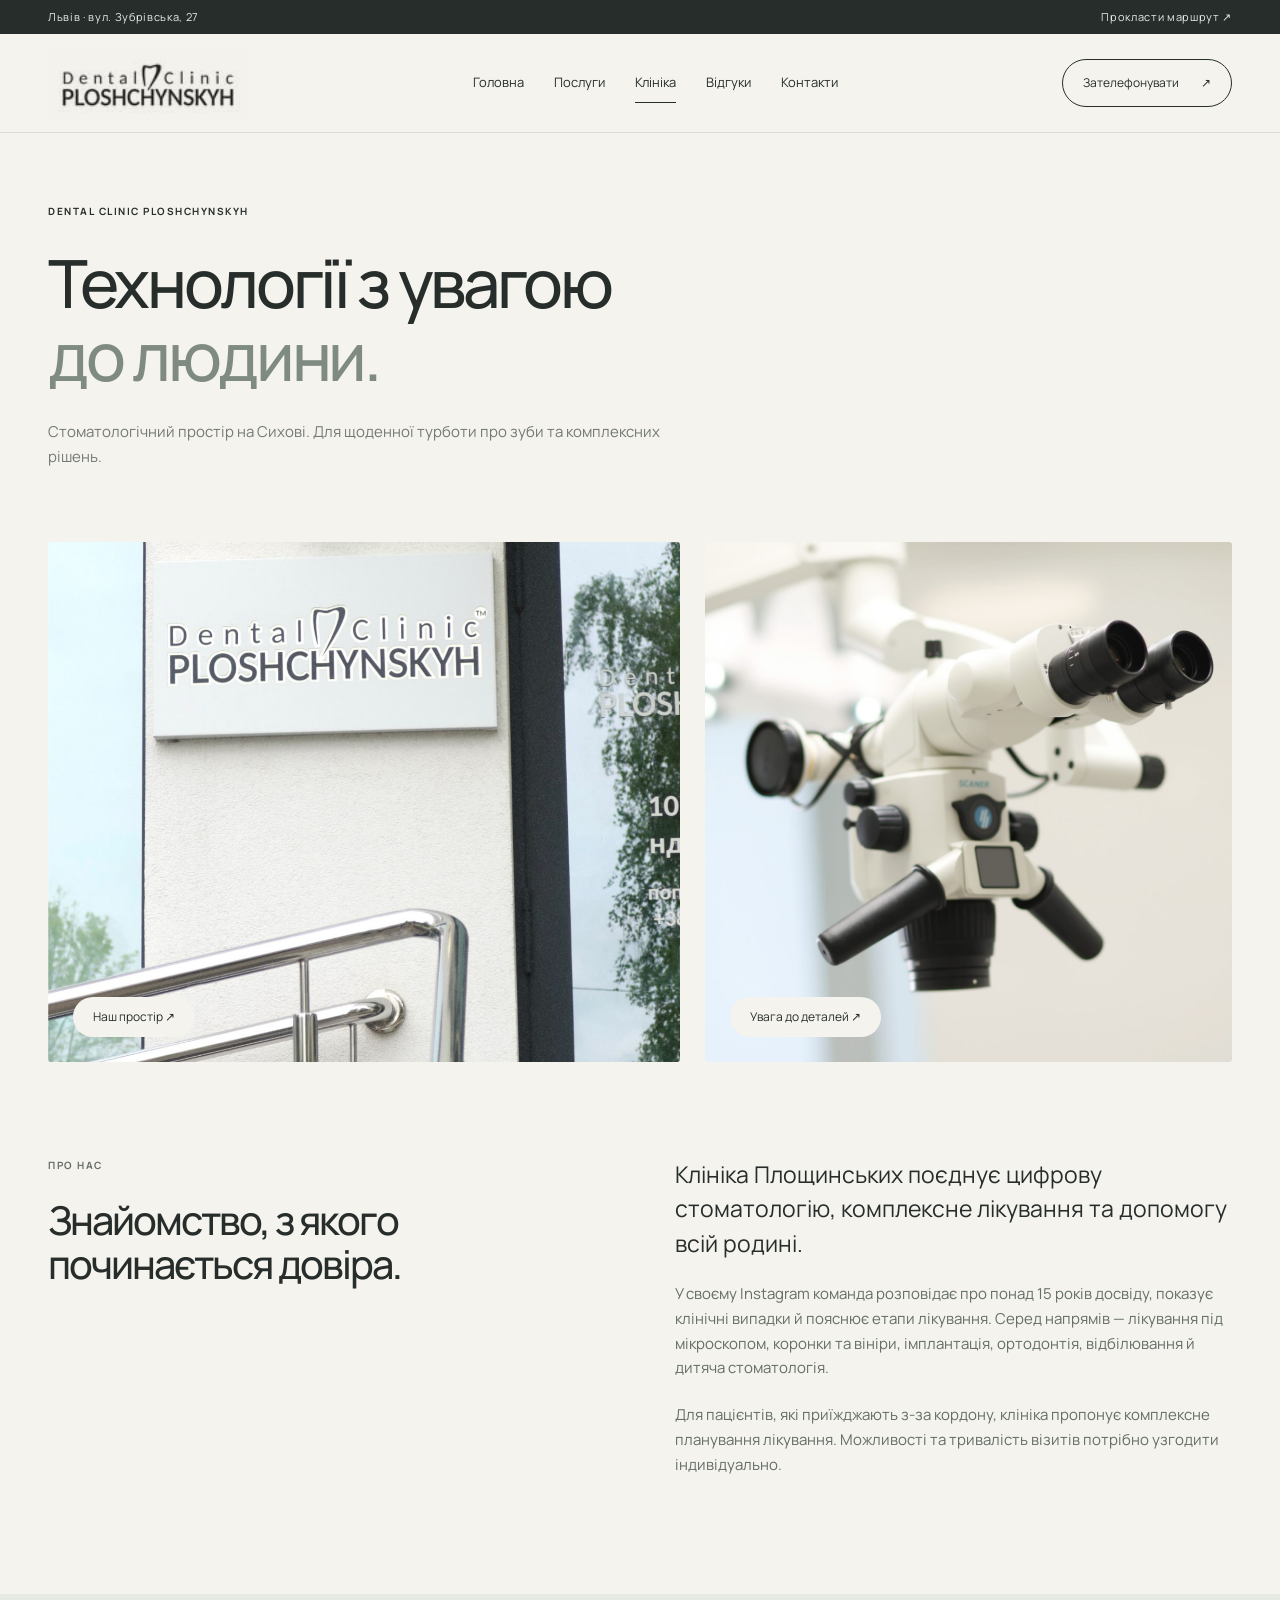
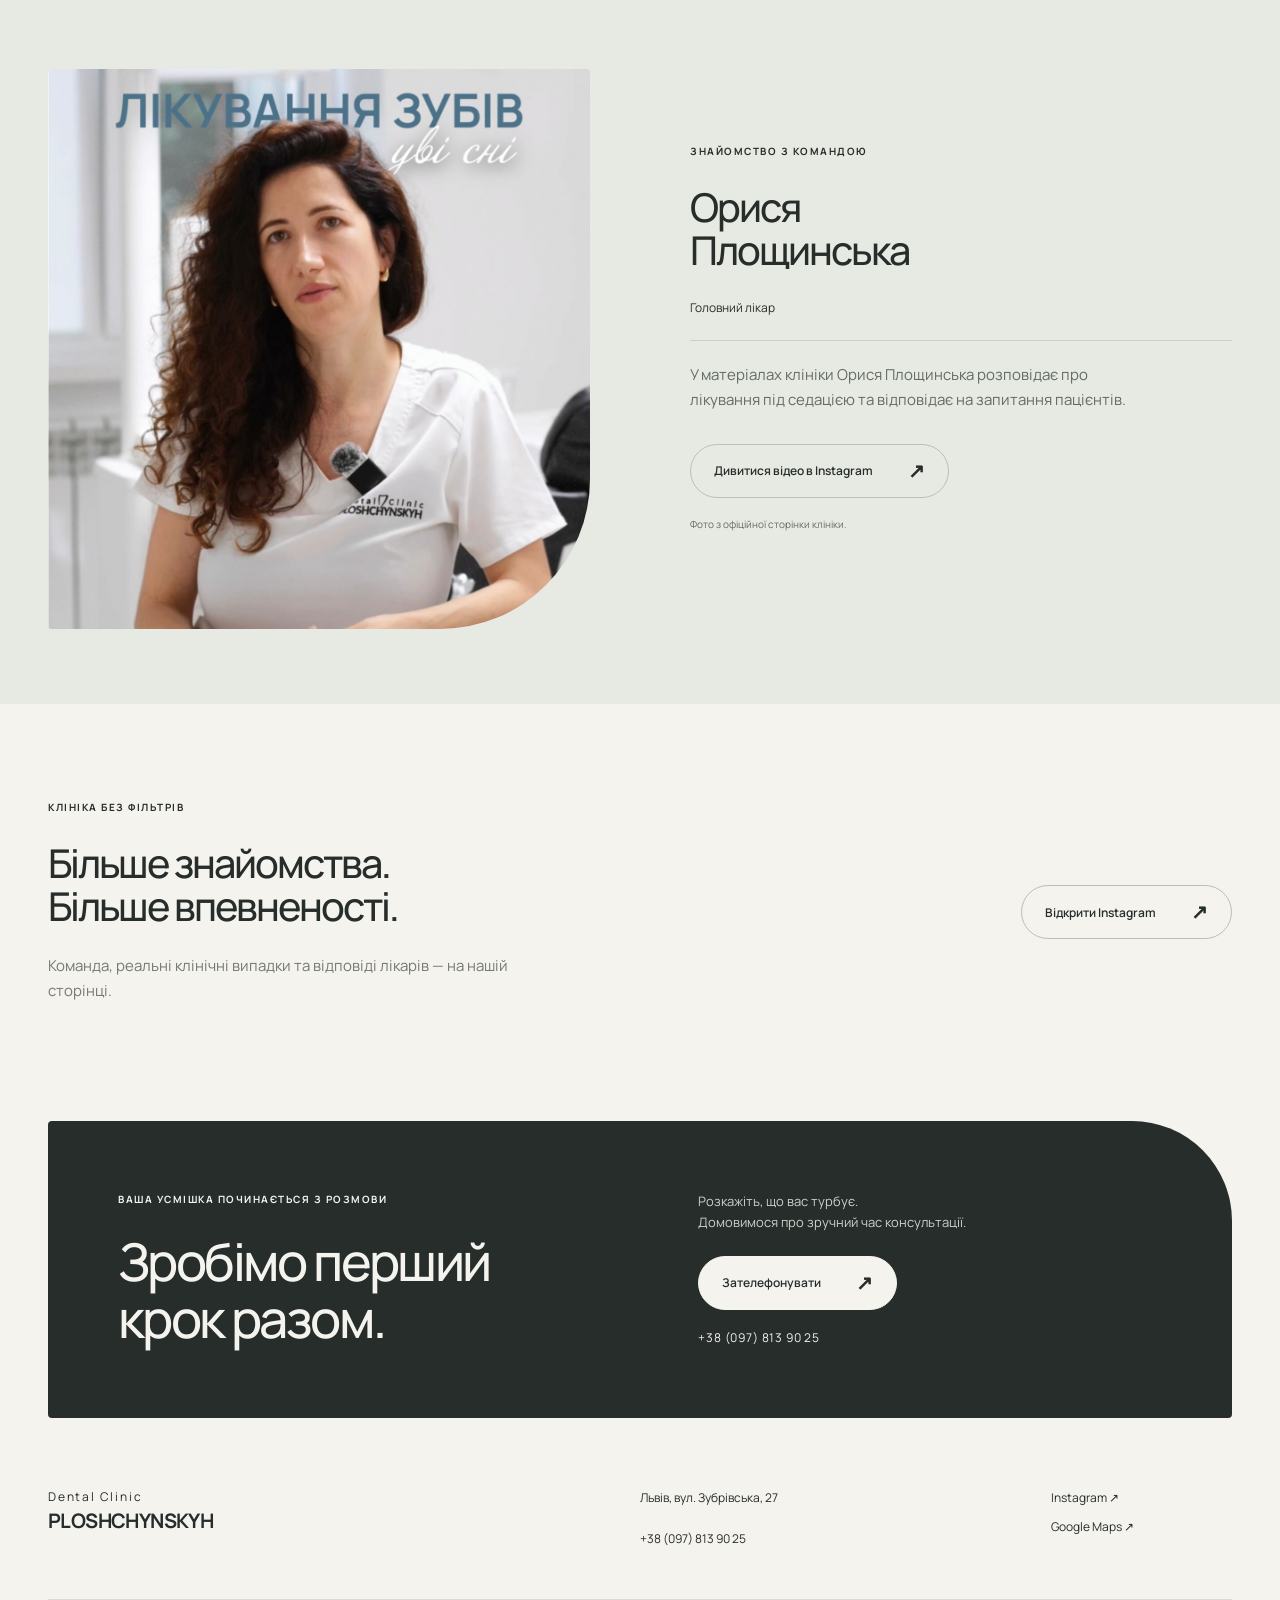
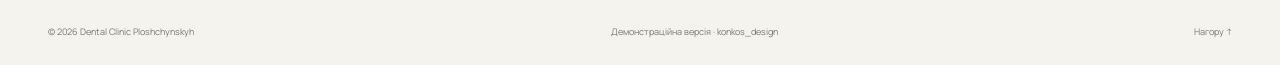
==== clinic.html @ f19c2b2e "Add files via upload" ====
<!doctype html><html lang="uk"><head><meta charset="utf-8"><meta name="viewport" content="width=device-width, initial-scale=1"><meta name="robots" content="noindex, nofollow"><title>Клініка — Dental Clinic Ploshchynskyh</title><meta name="description" content="Стоматологічна клініка Площинських у Львові. Лікування під мікроскопом, імплантація, дитяча стоматологія. Зубрівська, 27. +38 097 813 90 25."><meta property="og:title" content="Dental Clinic Ploshchynskyh — Клініка"><meta property="og:description" content="Сучасна цифрова стоматологія для всієї родини у Львові. Зубрівська, 27."><meta property="og:image" content="https://ploshchynskyh-dental.toastytick16.chatgpt.site/img/a59270a5ecf73e44.jpg"><meta property="og:url" content="https://ploshchynskyh-dental.toastytick16.chatgpt.site/clinic.html"><meta name="twitter:card" content="summary_large_image"><meta name="theme-color" content="#f4f3ee"><link rel="icon" href="img/46915147395a34c7.jpg"><link rel="stylesheet" href="style.css"><script src="app.js" defer></script></head><body><a class="skip" href="#main">Перейти до вмісту</a><div class="topline"><span>Львів · вул. Зубрівська, 27</span><a href="https://maps.app.goo.gl/xpnyEQBTFQje6oFD6" target="_blank" rel="noopener">Прокласти маршрут ↗</a></div><header><div class="nav wrap"><a class="brand" href="index.html" aria-label="Dental Clinic Ploshchynskyh — головна"><img src="img/46915147395a34c7.jpg" width="150" height="150" alt="Dental Clinic Ploshchynskyh"></a><nav id="navigation" aria-label="Основна навігація"><a href="index.html" >Головна</a><a href="services.html" >Послуги</a><a href="clinic.html" aria-current="page">Клініка</a><a href="reviews.html" >Відгуки</a><a href="contacts.html" >Контакти</a></nav><a class="nav-call" href="tel:+380978139025">Зателефонувати <span aria-hidden="true">↗</span></a><button class="menu-toggle" aria-expanded="false" aria-controls="navigation" aria-label="Відкрити меню"><span></span><span></span></button></div></header><main id="main"><section class="page-intro wrap"><p class="eyebrow">DENTAL CLINIC PLOSHCHYNSKYH</p><h1>Технології з увагою<br><span>до людини.</span></h1><p>Стоматологічний простір на Сихові. Для щоденної турботи про зуби та комплексних рішень.</p></section><section class="wrap clinic-gallery"><button class="gallery-photo" data-gallery="front" data-caption="Вхід до клініки · вул. Зубрівська, 27"><img src="img/a59270a5ecf73e44.jpg" alt="Вхід до клініки" class="" loading="lazy" width="1215" height="2160"><span>Наш простір ↗</span></button><button class="gallery-photo" data-gallery="micro" data-caption="Стоматологічний мікроскоп клініки"><img src="img/091197e8f0f9b1b7.jpg" alt="Мікроскоп клініки" class="" loading="lazy" width="1215" height="2160"><span>Увага до деталей ↗</span></button></section><section class="wrap section story"><div><p class="eyebrow">ПРО НАС</p><h2>Знайомство, з якого<br>починається довіра.</h2></div><div><p class="large-copy">Клініка Площинських поєднує цифрову стоматологію, комплексне лікування та допомогу всій родині.</p><p>У своєму Instagram команда розповідає про понад 15 років досвіду, показує клінічні випадки й пояснює етапи лікування. Серед напрямів — лікування під мікроскопом, коронки та вініри, імплантація, ортодонтія, відбілювання й дитяча стоматологія.</p><p>Для пацієнтів, які приїжджають з-за кордону, клініка пропонує комплексне планування лікування. Можливості та тривалість візитів потрібно узгодити індивідуально.</p></div></section><section class="about-band"><div class="wrap about-grid"><div class="about-photo"><img src="img/20d290fb45da8f27.jpg" alt="Орися Площинська у відео клініки про лікування під седацією" class="" loading="lazy" width="1215" height="2160"></div><div class="about-copy"><p class="eyebrow">ЗНАЙОМСТВО З КОМАНДОЮ</p><h2>Орися<br>Площинська</h2><p class="role">Головний лікар</p><p>У матеріалах клініки Орися Площинська розповідає про лікування під седацією та відповідає на запитання пацієнтів.</p><a class="button outline" href="https://www.instagram.com/dental_clinic_ploshchynskyh/reel/DdG68JyK2oU/">Дивитися відео в Instagram<span aria-hidden="true">↗</span></a><p class="source-note">Фото з офіційної сторінки клініки.</p></div></div></section><section class="wrap section instagram-call"><div><p class="eyebrow">КЛІНІКА БЕЗ ФІЛЬТРІВ</p><h2>Більше знайомства.<br>Більше впевненості.</h2><p>Команда, реальні клінічні випадки та відповіді лікарів — на нашій сторінці.</p></div><a class="button outline" href="https://www.instagram.com/dental_clinic_ploshchynskyh/">Відкрити Instagram<span aria-hidden="true">↗</span></a></section><section class="cta wrap reveal"><div><p class="eyebrow">ВАША УСМІШКА ПОЧИНАЄТЬСЯ З РОЗМОВИ</p><h2>Зробімо перший<br>крок разом.</h2></div><div><p>Розкажіть, що вас турбує.<br>Домовимося про зручний час консультації.</p><a class="button light" href="tel:+380978139025">Зателефонувати<span aria-hidden="true">↗</span></a><a class="phone-number" href="tel:+380978139025">+38 (097) 813 90 25</a></div></section></main><footer class="wrap"><div class="footer-main"><a href="index.html" class="footer-brand">Dental Clinic<br><strong>PLOSHCHYNSKYH</strong></a><div><p>Львів, вул. Зубрівська, 27</p><a href="tel:+380978139025">+38 (097) 813 90 25</a></div><div><a href="https://www.instagram.com/dental_clinic_ploshchynskyh/" target="_blank" rel="noopener">Instagram ↗</a><a href="https://maps.app.goo.gl/xpnyEQBTFQje6oFD6" target="_blank" rel="noopener">Google Maps ↗</a></div></div><div class="footer-bottom"><span>© 2026 Dental Clinic Ploshchynskyh</span><span>Демонстраційна версія · konkos_design</span><a href="#main">Нагору ↑</a></div></footer><a class="mobile-call" href="tel:+380978139025">Зателефонувати клініці <span aria-hidden="true">↗</span></a><dialog id="photo-dialog"><button class="close-dialog" aria-label="Закрити фото">×</button><img alt=""><p></p></dialog></body></html>
---- style.css ----
@import url('https://fonts.googleapis.com/css2?family=Manrope:wght@400;500;600;700;800&display=swap');
:root{--paper:#f4f3ee;--ink:#262d2b;--muted:#747975;--line:#d9dcd4;--sage:#e7eae2;--accent:#53685c}*{box-sizing:border-box}html{scroll-behavior:smooth;scroll-padding-top:110px}body{margin:0;background:var(--paper);color:var(--ink);font-family:Manrope,Arial,sans-serif;font-size:15px;line-height:1.65}button,a,input,summary{-webkit-tap-highlight-color:transparent}a{color:inherit;text-decoration:none}button{font:inherit;color:inherit;cursor:pointer}img{display:block;width:100%;object-fit:cover}button,a,summary{transition:background .25s,color .25s,transform .25s,border-color .25s}a:focus-visible,button:focus-visible,summary:focus-visible{outline:3px solid #759989;outline-offset:5px}.wrap{width:min(1320px,calc(100% - 96px));margin-inline:auto}.topline{padding:8px 48px;background:var(--ink);color:#e8ece7;font-size:11px;letter-spacing:.06em;display:flex;justify-content:space-between}.topline a:hover{color:white}header{position:sticky;top:0;z-index:30;background:rgba(244,243,238,.96);backdrop-filter:blur(15px);border-bottom:1px solid var(--line)}.nav{height:98px;display:flex;align-items:center;justify-content:space-between;gap:30px}.brand{width:200px;height:75px;overflow:hidden;position:relative}.brand img{width:200px;height:200px;position:absolute;top:-61px;mix-blend-mode:multiply}.nav nav{display:flex;gap:30px}.nav nav a{font-size:13px;position:relative;padding:12px 0}.nav nav a:after{content:'';position:absolute;bottom:3px;left:0;width:0;height:1px;background:var(--ink);transition:width .2s}.nav nav a:hover:after,.nav nav a[aria-current]:after{width:100%}.nav-call{border:1px solid var(--ink);border-radius:50px;padding:13px 20px;font-size:12px}.nav-call span{margin-left:20px}.nav-call:hover{background:var(--ink);color:white}.menu-toggle{display:none}.eyebrow{font-size:10px;letter-spacing:.15em;font-weight:700;margin:0 0 26px;display:flex;align-items:center;gap:10px}.dot{width:6px;height:6px;background:var(--accent);border-radius:50%}h1,h2,h3,p{margin-top:0}h1,h2,h3{font-weight:500;line-height:1.1;letter-spacing:-.05em}h1{font-size:clamp(48px,5.3vw,78px);margin-bottom:28px}h1 span{color:#7f8b80}h2{font-size:clamp(32px,3.1vw,46px);margin-bottom:25px}h3{font-size:25px}p{margin-bottom:22px}.hero{display:grid;grid-template-columns:1.12fr 1fr;position:relative;min-height:670px;padding-top:42px;padding-bottom:66px;gap:50px}.hero-copy{align-self:center;padding:18px 0 25px}.hero-lead{font-size:16px;color:#646d67;line-height:1.8}.hero-actions{display:flex;gap:12px;flex-wrap:wrap;margin:34px 0 42px}.button{display:inline-flex;justify-content:space-between;align-items:center;gap:35px;background:var(--ink);border:1px solid var(--ink);color:white;padding:16px 23px;border-radius:40px;font-size:12px;font-weight:600}.button span{font-size:20px;line-height:1;transition:transform .25s}.button:hover{background:var(--accent);border-color:var(--accent);transform:translateY(-2px)}.button:hover span{transform:translate(2px,-2px)}.button.outline{background:transparent;color:var(--ink);border-color:#b9c0b8}.button.outline:hover{background:var(--sage)}.button.light{background:var(--paper);border-color:var(--paper);color:var(--ink)}.hero-visual{position:relative;min-height:510px;overflow:hidden;border-radius:160px 4px 4px 4px;background:#e3e4dc}.hero-photo{height:100%;position:absolute;object-position:center 48%;transition:opacity .3s}.photo-label{position:absolute;left:25px;right:25px;bottom:28px;background:rgba(248,248,242,.91);backdrop-filter:blur(8px);padding:18px 21px;font-size:11px;display:flex;justify-content:space-between;border-radius:3px}.hero-photo-switch{position:absolute;top:24px;right:24px;display:flex;gap:8px}.hero-photo-switch button{width:24px;height:24px;padding:7px;border:0;background:transparent}.hero-photo-switch button:after{content:'';display:block;width:8px;height:8px;border-radius:50%;background:white;border:1px solid #6a716a}.hero-photo-switch button.active:after{background:var(--ink)}.hero-bottom{position:absolute;bottom:24px;left:0;letter-spacing:.28em;font-size:9px;color:var(--muted)}.hero-rating{display:flex;align-items:center;gap:15px;width:max-content}.hero-rating>strong{font-size:38px;letter-spacing:-.06em;font-weight:500;line-height:1}.stars{letter-spacing:4px;font-size:12px;color:#687a65}.hero-rating small{display:block;font-size:10px;color:var(--muted)}.rating-arrow{margin-left:20px;border:1px solid var(--line);width:34px;height:34px;display:grid;place-items:center;border-radius:50%}.hero-rating:hover .rating-arrow{background:var(--sage)}.facts{display:grid;grid-template-columns:1fr 1fr 1fr;border-top:1px solid var(--line);border-bottom:1px solid var(--line);padding:27px 0}.facts>div{display:flex;gap:25px;align-items:center;padding:4px 30px;border-right:1px solid var(--line)}.facts>div:first-child{padding-left:0}.facts>div:last-child{border:0}.facts strong{font-weight:500;font-size:23px;letter-spacing:-.04em;white-space:nowrap}.facts span{font-size:10px;color:var(--muted);line-height:1.7}.section{padding-block:95px}.section-heading{display:flex;align-items:flex-end;justify-content:space-between;gap:30px;margin-bottom:40px}.section-heading h2{margin:0}.text-link{font-size:12px;border-bottom:1px solid #adb6ac;padding-bottom:7px;white-space:nowrap}.text-link span{margin-left:20px}.text-link:hover{color:var(--accent);border-color:var(--accent)}.service-grid{display:grid;grid-template-columns:repeat(3,1fr);gap:25px}.service-card{border-top:1px solid var(--line);padding-top:18px}.card-index{font-size:10px;color:var(--muted)}.card-photo{height:295px;overflow:hidden;margin-top:18px;border-radius:3px}.card-photo img{height:100%;transition:transform .6s;object-position:center 55%}.service-card:hover img{transform:scale(1.05)}.card-bottom{display:flex;align-items:center;justify-content:space-between;gap:12px;padding-top:24px}.card-bottom h3{font-size:23px;margin:0}.circle{border:1px solid #bdc5bc;border-radius:50%;width:40px;height:40px;flex-shrink:0;display:grid;place-items:center}.service-card:hover .circle{background:var(--ink);color:white}.about-band{background:var(--sage);padding-block:75px}.about-grid{display:grid;grid-template-columns:1fr 1fr;gap:100px;align-items:center}.about-photo{height:560px;overflow:hidden;border-radius:4px 4px 150px 4px}.about-photo img{height:100%}.about-copy p:not(.eyebrow):not(.role){color:#626c64;max-width:470px}.about-copy .button{margin-top:10px}.reviews-grid{display:grid;grid-template-columns:repeat(3,1fr);gap:20px}.review{background:#fafaf6;border:1px solid var(--line);padding:28px;display:flex;flex-direction:column}.review-top{display:flex;justify-content:space-between;font-size:11px}.review blockquote{font-size:21px;font-weight:500;letter-spacing:-.025em;line-height:1.5;margin:30px 0;flex:1}.review-author{display:flex;gap:12px;align-items:center;margin-bottom:24px}.review-author strong{font-size:11px}.review-author small{font-size:9px;display:block;color:var(--muted)}.avatar{display:grid;place-items:center;background:var(--sage);width:36px;height:36px;border-radius:50%;font-size:12px}.review .text-link{font-size:10px;align-self:flex-start}.source-note{font-size:10px;color:var(--muted);margin-top:18px;line-height:1.7}.muted{color:var(--muted)}.faq{display:grid;grid-template-columns:1fr 1.1fr;gap:70px;border-top:1px solid var(--line)}.faq details{border-bottom:1px solid var(--line)}summary{list-style:none;cursor:pointer}summary::-webkit-details-marker{display:none}.faq summary{padding:22px 0;display:flex;justify-content:space-between;gap:20px;font-size:14px;font-weight:600}.faq summary span{font-size:23px;line-height:1}.faq details[open] summary span{transform:rotate(45deg)}.faq details p{font-size:13px;max-width:520px;color:#646d67;padding-right:30px}.cta{background:var(--ink);color:var(--paper);border-radius:4px 100px 4px 4px;padding:70px;display:grid;grid-template-columns:1.1fr 1fr;gap:70px;align-items:center;margin-bottom:70px}.cta h2{font-size:52px;margin:0}.cta p:not(.eyebrow){font-size:13px;color:#cbd2c9}.phone-number{display:block;font-size:12px;margin-top:18px;letter-spacing:.07em}.footer-main{display:grid;grid-template-columns:1.5fr 1fr .5fr;gap:50px;padding:0 0 50px;font-size:12px}.footer-brand{font-size:12px;letter-spacing:.15em;line-height:1.5}.footer-brand strong{font-size:20px;letter-spacing:-.03em}.footer-main>div:last-child a{display:block;margin-bottom:10px}.footer-bottom{border-top:1px solid var(--line);padding:25px 0;display:flex;justify-content:space-between;gap:20px;font-size:9px;color:var(--muted)}.page-intro{padding-block:70px 50px}.page-intro h1{font-size:clamp(45px,5.2vw,74px)}.page-intro>p:last-child{max-width:620px;color:var(--muted)}.filters{display:flex;gap:10px;flex-wrap:wrap;margin:15px 0 35px}.filters button{border:1px solid #c6cec2;padding:11px 20px;border-radius:30px;background:transparent;font-size:12px}.filters button.active,.filters button:hover{background:var(--ink);color:white;border-color:var(--ink)}.service-row{border-top:1px solid var(--line)}.service-row:last-child{border-bottom:1px solid var(--line)}.service-row summary{display:flex;gap:40px;align-items:center;padding:27px 0}.service-no{font-size:13px;color:var(--muted)}.service-row summary small{font-size:10px;color:var(--muted)}.service-row h2{font-size:30px;margin:8px 0 0}.expand{margin-left:auto;border:1px solid #bdc5bc;border-radius:50%;width:44px;height:44px;display:grid;place-items:center;font-size:24px;flex-shrink:0}.service-row[open] .expand{transform:rotate(45deg);background:var(--sage)}.service-detail{padding:0 0 30px 60px;max-width:720px}.service-detail p{color:var(--muted)}[hidden]{display:none!important}.process{display:grid;grid-template-columns:1fr 1fr;gap:50px}.process ol{list-style:none;padding:0;margin:0}.process li{display:flex;gap:25px;padding:25px 0;border-top:1px solid var(--line)}.process li>span{font-size:12px;color:var(--muted)}.process h3{font-size:23px;margin-bottom:10px}.process p{font-size:13px;color:var(--muted);margin:0}.clinic-gallery{display:grid;grid-template-columns:1.2fr 1fr;gap:25px}.gallery-photo{border:0;padding:0;position:relative;overflow:hidden;height:520px;border-radius:3px}.gallery-photo img{height:100%;transition:transform .5s}.gallery-photo:hover img{transform:scale(1.03)}.gallery-photo>span{position:absolute;bottom:25px;left:25px;background:var(--paper);padding:10px 20px;border-radius:30px;font-size:12px}.story{display:grid;grid-template-columns:1fr 1fr;gap:70px}.story p{color:#646d67}.story .large-copy{font-size:23px;color:var(--ink);line-height:1.5}.role{border-bottom:1px solid #c9d1c4;padding-bottom:22px;font-size:12px}.instagram-call{display:flex;align-items:center;justify-content:space-between;gap:40px}.instagram-call p:not(.eyebrow){max-width:500px;color:var(--muted)}.rating-summary{display:flex;align-items:center;gap:40px;padding-block:35px;border-block:1px solid var(--line)}.rating-summary>strong{font-size:96px;font-weight:500;letter-spacing:-.07em;line-height:1}.rating-summary strong span{font-size:24px;color:var(--muted);letter-spacing:-.05em;margin-left:10px}.rating-summary p{font-size:14px;margin:7px 0}.rating-summary small{color:var(--muted);font-size:10px}.rating-summary .button{margin-left:auto}.contact-grid{display:grid;grid-template-columns:1fr 1fr;gap:90px;padding-bottom:90px}.contact-block{border-top:1px solid var(--line);padding:25px 0}.contact-block>small{font-size:10px;letter-spacing:.13em;display:block;margin-bottom:14px}.big-phone{font-size:32px;letter-spacing:-.05em;display:block}.copy-button{background:none;border:0;border-bottom:1px solid var(--line);padding:5px 0;font-size:11px;color:var(--muted);margin-top:10px}.copy-button:hover{color:var(--ink)}.contact-block h2{font-size:32px;margin:0 0 8px}.contact-block p{color:var(--muted);font-size:13px}.contact-visual{height:740px;position:relative;border-radius:100px 4px 4px 4px;overflow:hidden}.contact-visual>img{height:100%}.map-tile{position:absolute;bottom:25px;left:25px;right:25px;background:var(--paper);padding:20px;display:flex;gap:16px;align-items:center;border-radius:3px}.map-tile:hover{background:var(--sage)}.map-pin{font-size:28px;width:50px;height:50px;border:1px solid var(--line);border-radius:50%;display:grid;place-items:center}.map-tile strong{font-size:15px}.map-tile small{display:block;font-size:11px;color:var(--muted)}.hours{margin:0;font-size:13px}.hours>div{display:flex;justify-content:space-between;gap:12px;padding:5px 0}.hours dd{margin:0;white-space:nowrap}.mobile-call{display:none}.skip{position:fixed;left:20px;top:-100px;background:var(--ink);color:white;padding:12px;z-index:100}.skip:focus{top:15px}.sr-only{position:absolute;width:1px;height:1px;overflow:hidden;clip-path:inset(50%)}dialog{border:0;padding:15px;background:var(--paper);width:min(620px,90vw);max-height:90vh;border-radius:8px}dialog::backdrop{background:#16231bcc;backdrop-filter:blur(6px)}dialog img{height:72vh;object-fit:contain}dialog p{font-size:12px;margin:12px 0 0}.close-dialog{position:absolute;top:20px;right:20px;z-index:1;border:0;border-radius:50%;width:40px;height:40px;background:var(--paper);font-size:28px}.reveal{transition:opacity .7s,transform .7s}.js-motion .reveal:not(.visible){opacity:0;transform:translateY(22px)}
@media(min-width:1600px){.hero{min-height:730px}.hero-visual{min-height:590px}}@media(max-width:1100px){.wrap{width:calc(100% - 60px)}.nav{gap:18px}.brand{width:165px}.brand img{width:165px;height:165px;top:-45px}.nav nav{gap:20px}.nav-call{padding:11px 15px}.hero{gap:30px;min-height:620px}.hero-visual{min-height:480px}h1{font-size:58px}.facts>div{gap:15px;padding-inline:20px}.facts strong{font-size:20px}.about-grid{gap:50px}.cta{padding:50px;gap:30px}.contact-grid{gap:50px}.review{padding:22px}.review blockquote{font-size:19px}.rating-summary{gap:22px}.card-bottom h3{font-size:21px}}
@media(max-width:800px){.wrap{width:calc(100% - 40px)}.topline{padding:8px 20px;font-size:9px}.nav{height:80px}.brand{height:60px}.brand img{top:-53px}.nav nav{display:none;position:absolute;top:80px;left:0;right:0;background:var(--paper);padding:20px;border-bottom:1px solid var(--line);box-shadow:0 12px 15px #0000000a}.nav nav.open{display:flex;flex-direction:column;gap:0}.nav nav a{font-size:17px;padding:12px}.nav-call{margin-left:auto}.menu-toggle{display:flex;width:35px;height:40px;border:0;background:none;flex-direction:column;gap:6px;justify-content:center;align-items:center}.menu-toggle span{width:22px;height:1px;background:var(--ink);transition:transform .2s}.menu-toggle[aria-expanded=true] span:first-child{transform:translateY(3.5px) rotate(45deg)}.menu-toggle[aria-expanded=true] span:last-child{transform:translateY(-3.5px) rotate(-45deg)}.hero{gap:25px;min-height:540px;padding-top:30px;padding-bottom:55px}.hero h1{font-size:43px}.hero .eyebrow{font-size:8px;letter-spacing:.09em}.hero-lead{font-size:13px}.hero-actions{gap:8px;margin:24px 0}.hero-actions .button{padding:13px 15px;gap:15px;font-size:10px}.hero-visual{min-height:420px;border-top-left-radius:110px}.photo-label{left:15px;right:15px;bottom:18px;padding:14px;font-size:9px}.facts{gap:15px}.facts>div{display:block;padding:5px 15px}.facts strong{font-size:20px;display:block;margin-bottom:8px}.facts span{font-size:10px}.section{padding-block:65px}.service-grid{gap:15px}.card-photo{height:235px}.card-index{font-size:8px}.card-bottom h3{font-size:19px}.circle{width:30px;height:30px}.about-grid{gap:35px}.about-photo{height:440px;border-bottom-right-radius:90px}.about-copy p:not(.eyebrow){font-size:13px}.reviews-grid{grid-template-columns:1fr}.review{padding:25px}.review blockquote{font-size:23px;margin-block:20px}.faq{gap:35px}.faq h2{font-size:30px}.cta{padding:40px;gap:25px;border-top-right-radius:70px}.cta h2{font-size:40px}.cta .eyebrow{font-size:8px}.footer-main{gap:25px}.contact-grid{gap:30px}.big-phone{font-size:24px}.contact-block h2{font-size:26px}.contact-visual{height:730px}.clinic-gallery .gallery-photo{height:420px}.story{gap:35px}.rating-summary{flex-wrap:wrap}.rating-summary .button{margin-left:0}.rating-summary>strong{font-size:80px}}
@media(max-width:560px){.nav-call{font-size:10px;padding:10px 13px}.nav-call span{margin-left:6px}.brand{width:140px}.brand img{width:140px;height:140px;top:-40px}.nav{gap:10px;height:72px}.nav nav{top:72px}.hero{grid-template-columns:1fr;gap:24px;padding-top:35px;padding-bottom:55px}.hero-copy{padding:0}.hero .eyebrow{font-size:8px;margin-bottom:24px}.hero h1{font-size:clamp(39px,10.5vw,56px);margin-bottom:22px}.hero-lead{font-size:14px}.hero-actions{margin-top:24px;margin-bottom:30px}.hero-actions .button{font-size:12px;padding:15px 19px;gap:18px}.hero-visual{height:400px;min-height:0;border-top-left-radius:115px}.hero-photo{object-position:center 50%}.hero-rating>strong{font-size:33px}.hero-bottom{bottom:22px;font-size:8px;letter-spacing:.17em}.facts{grid-template-columns:1fr;gap:0;padding:10px 0}.facts>div,.facts>div:first-child{display:flex;justify-content:space-between;padding:17px 0;border-right:0;border-bottom:1px solid var(--line)}.facts strong{margin:0;font-size:23px}.facts span{width:47%;font-size:11px}.section{padding-block:55px}.section-heading{display:block;margin-bottom:28px}.section-heading .text-link{display:inline-block;margin-top:20px}.eyebrow{margin-bottom:18px;font-size:9px}h2{font-size:34px}.service-grid{grid-template-columns:1fr;gap:30px}.card-photo{height:310px}.card-index{font-size:10px}.card-bottom{padding-top:15px}.card-bottom h3{font-size:26px}.circle{width:40px;height:40px}.about-band{padding-block:45px}.about-grid{grid-template-columns:1fr;gap:35px}.about-photo{height:430px}.about-copy p:not(.eyebrow){font-size:14px}.faq{grid-template-columns:1fr;gap:15px}.faq h2{font-size:34px}.faq summary{font-size:13px;padding:20px 0}.cta{grid-template-columns:1fr;padding:38px 25px;margin-bottom:50px;gap:25px;border-top-right-radius:65px}.cta h2{font-size:43px}.cta .eyebrow{max-width:220px;line-height:1.8}.footer-main{grid-template-columns:1fr 1fr;gap:25px;padding-bottom:30px}.footer-brand{grid-column:1/-1}.footer-main>div{font-size:10px}.footer-bottom{font-size:8px;flex-wrap:wrap;padding-bottom:90px}.mobile-call{display:flex;position:fixed;bottom:14px;left:20px;right:20px;padding:14px 24px;background:var(--ink);color:white;z-index:25;border-radius:30px;font-size:12px;justify-content:space-between;box-shadow:0 4px 18px #0002}.page-intro{padding-top:45px;padding-bottom:35px}.page-intro h1{font-size:43px}.page-intro p:last-child{font-size:14px}.filters{gap:8px}.filters button{font-size:11px;padding:9px 13px}.service-row summary{gap:18px;padding:24px 0}.service-row h2{font-size:24px;letter-spacing:-.04em;overflow-wrap:anywhere}.service-row summary small{font-size:9px}.expand{width:33px;height:33px;font-size:20px}.service-detail{padding-left:32px;font-size:13px}.process{grid-template-columns:1fr;gap:10px}.clinic-gallery{grid-template-columns:1fr 1fr;gap:12px}.clinic-gallery .gallery-photo{height:300px}.gallery-photo>span{font-size:9px;bottom:12px;left:10px;right:10px;padding:9px;border-radius:3px}.story{grid-template-columns:1fr;gap:10px}.story .large-copy{font-size:21px}.instagram-call{display:block}.instagram-call .button{margin-top:12px}.rating-summary{gap:22px}.rating-summary>strong{font-size:74px}.rating-summary p{font-size:12px}.rating-summary small{font-size:9px}.rating-summary .button{width:100%}.contact-grid{grid-template-columns:1fr;gap:25px;padding-bottom:55px}.big-phone{font-size:30px}.contact-block h2{font-size:30px}.contact-visual{height:500px}.hours{font-size:13px}.topline a{font-size:8px}}
@media(prefers-reduced-motion:reduce){*,*:before,*:after{scroll-behavior:auto!important;transition:none!important;animation:none!important}.js-motion .reveal:not(.visible){opacity:1;transform:none}}
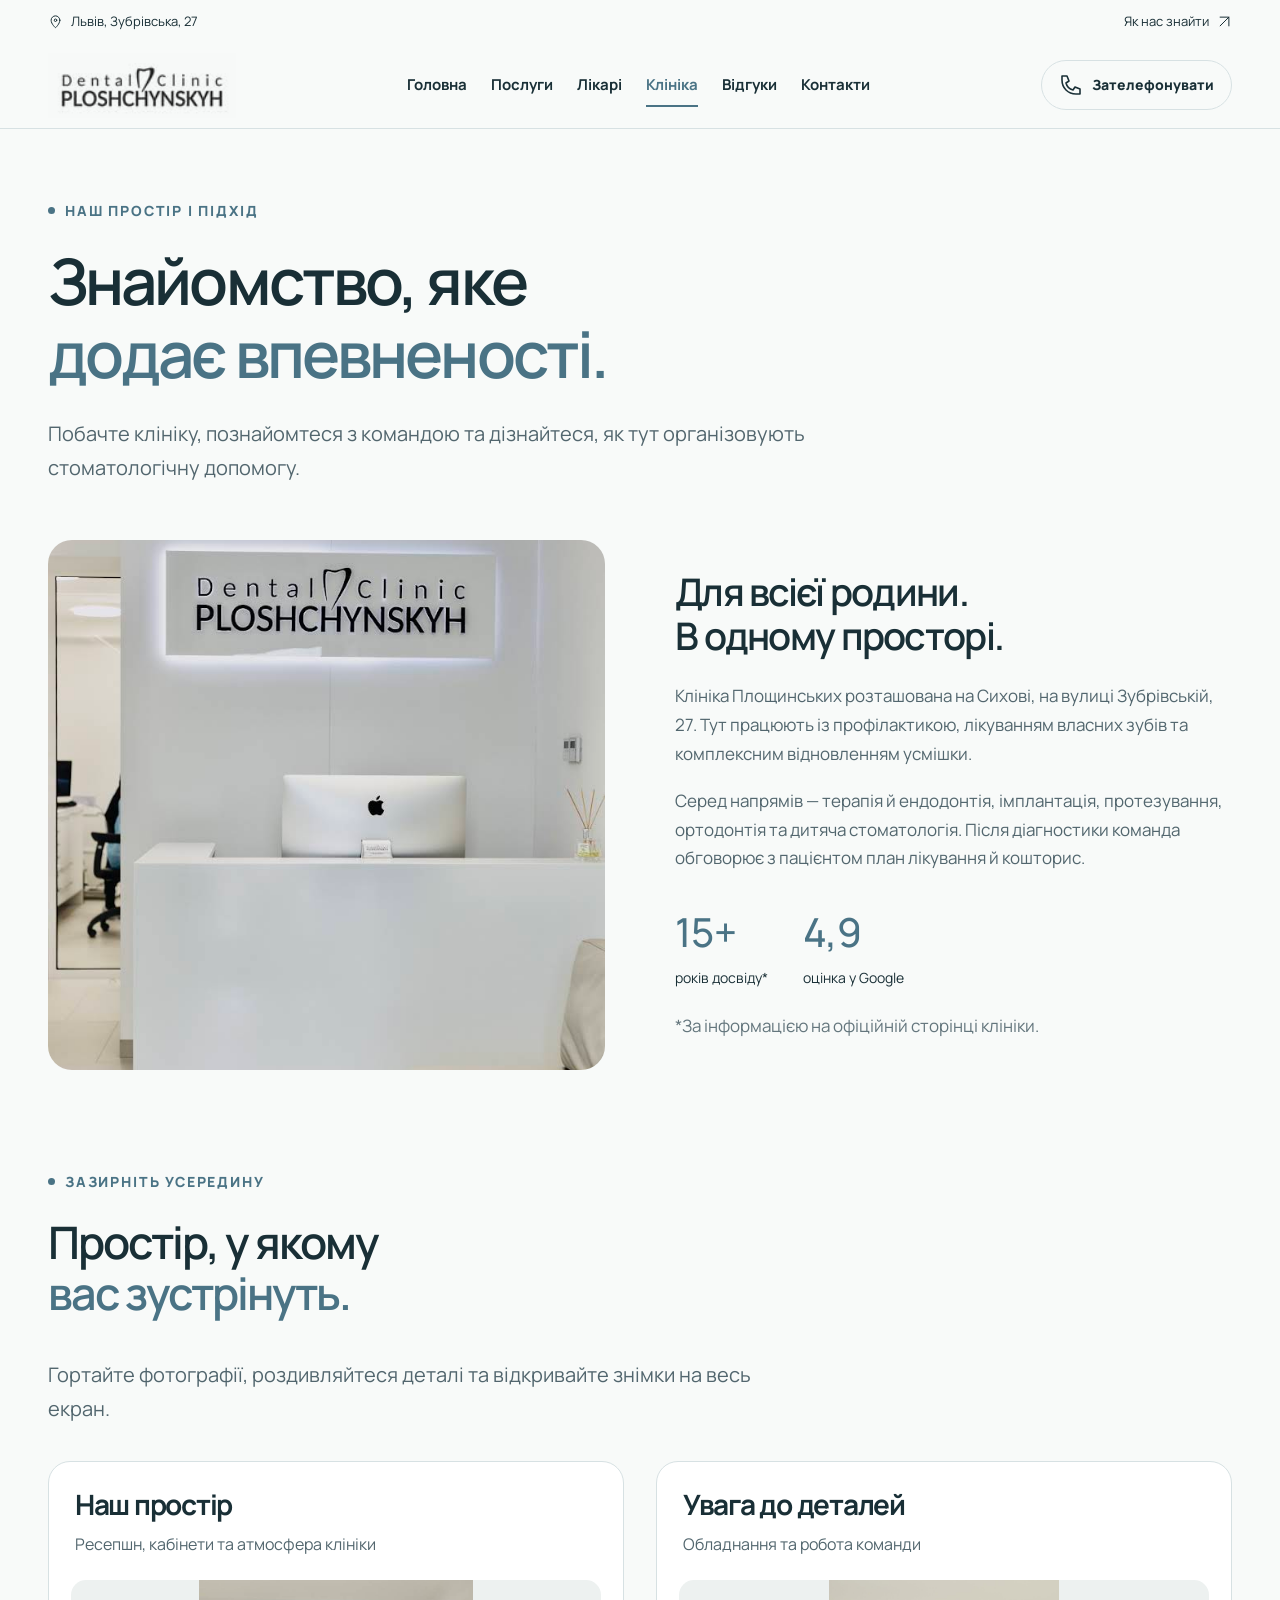
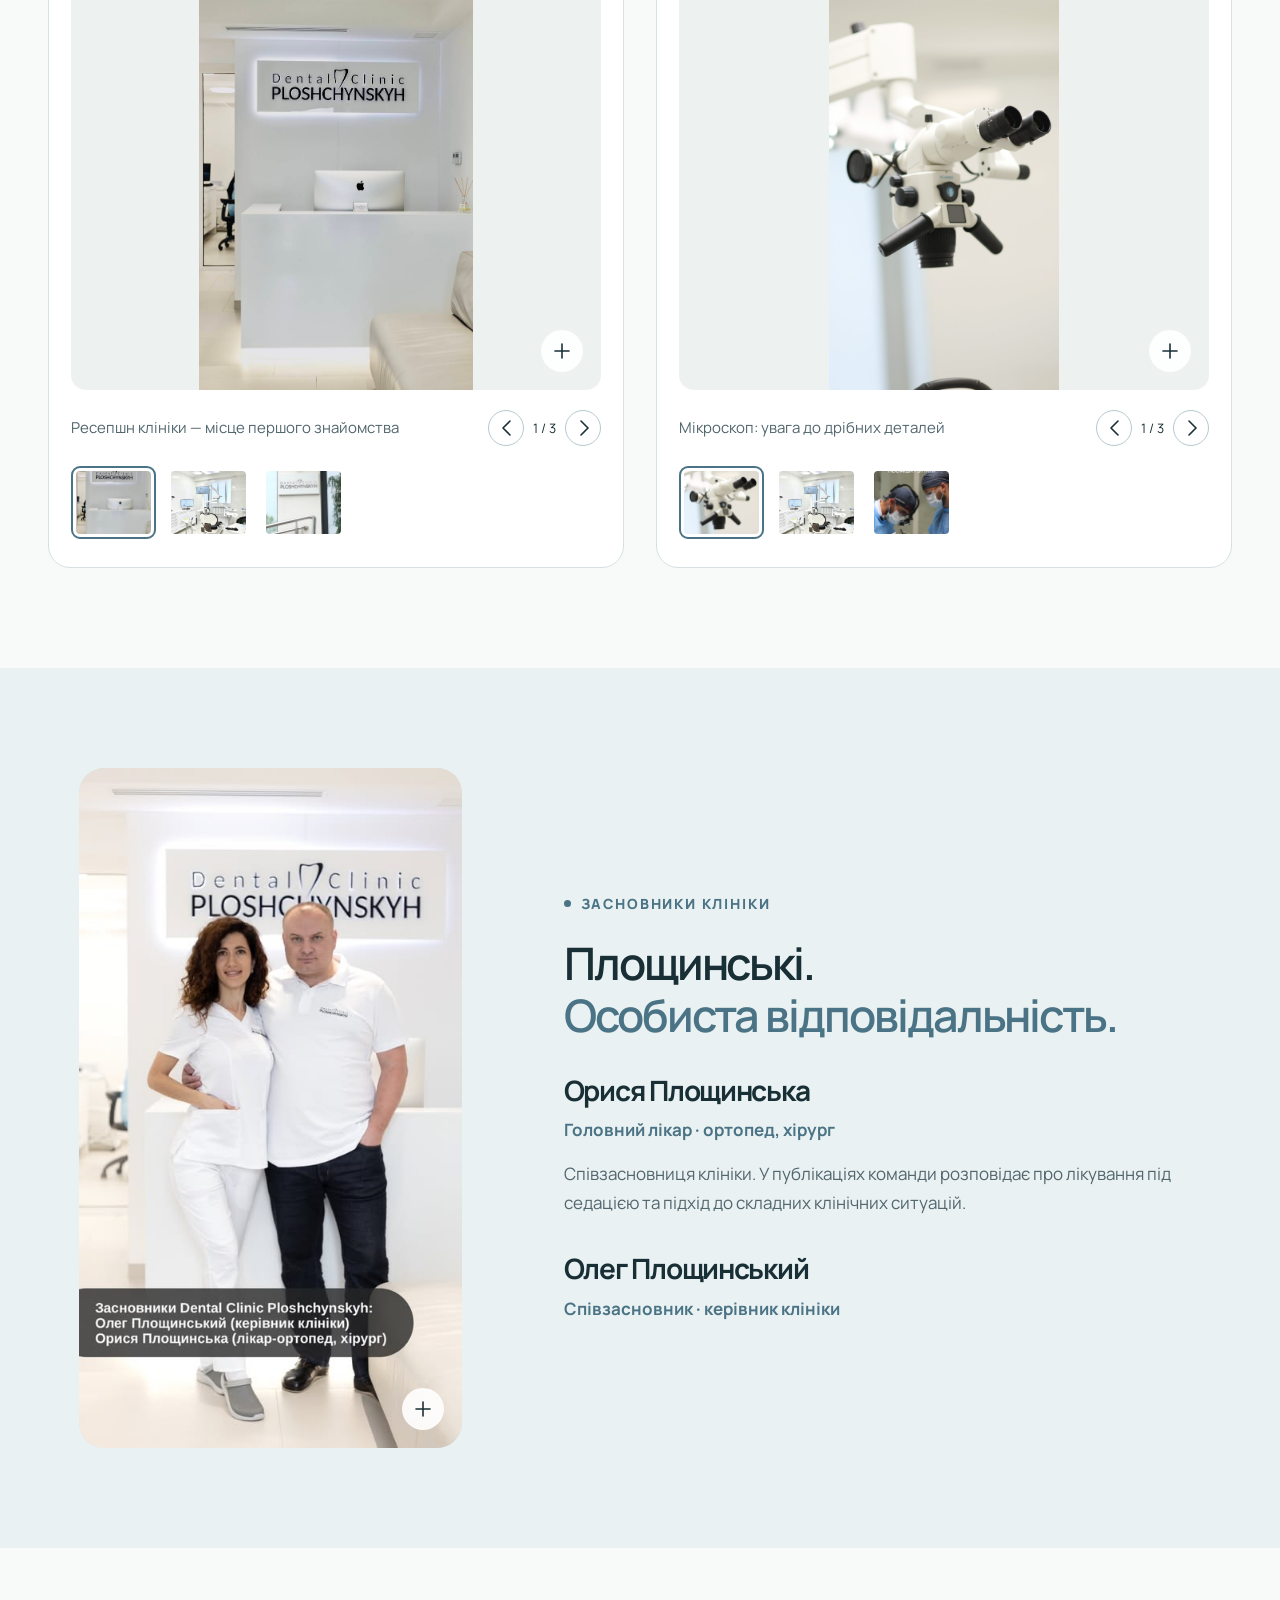
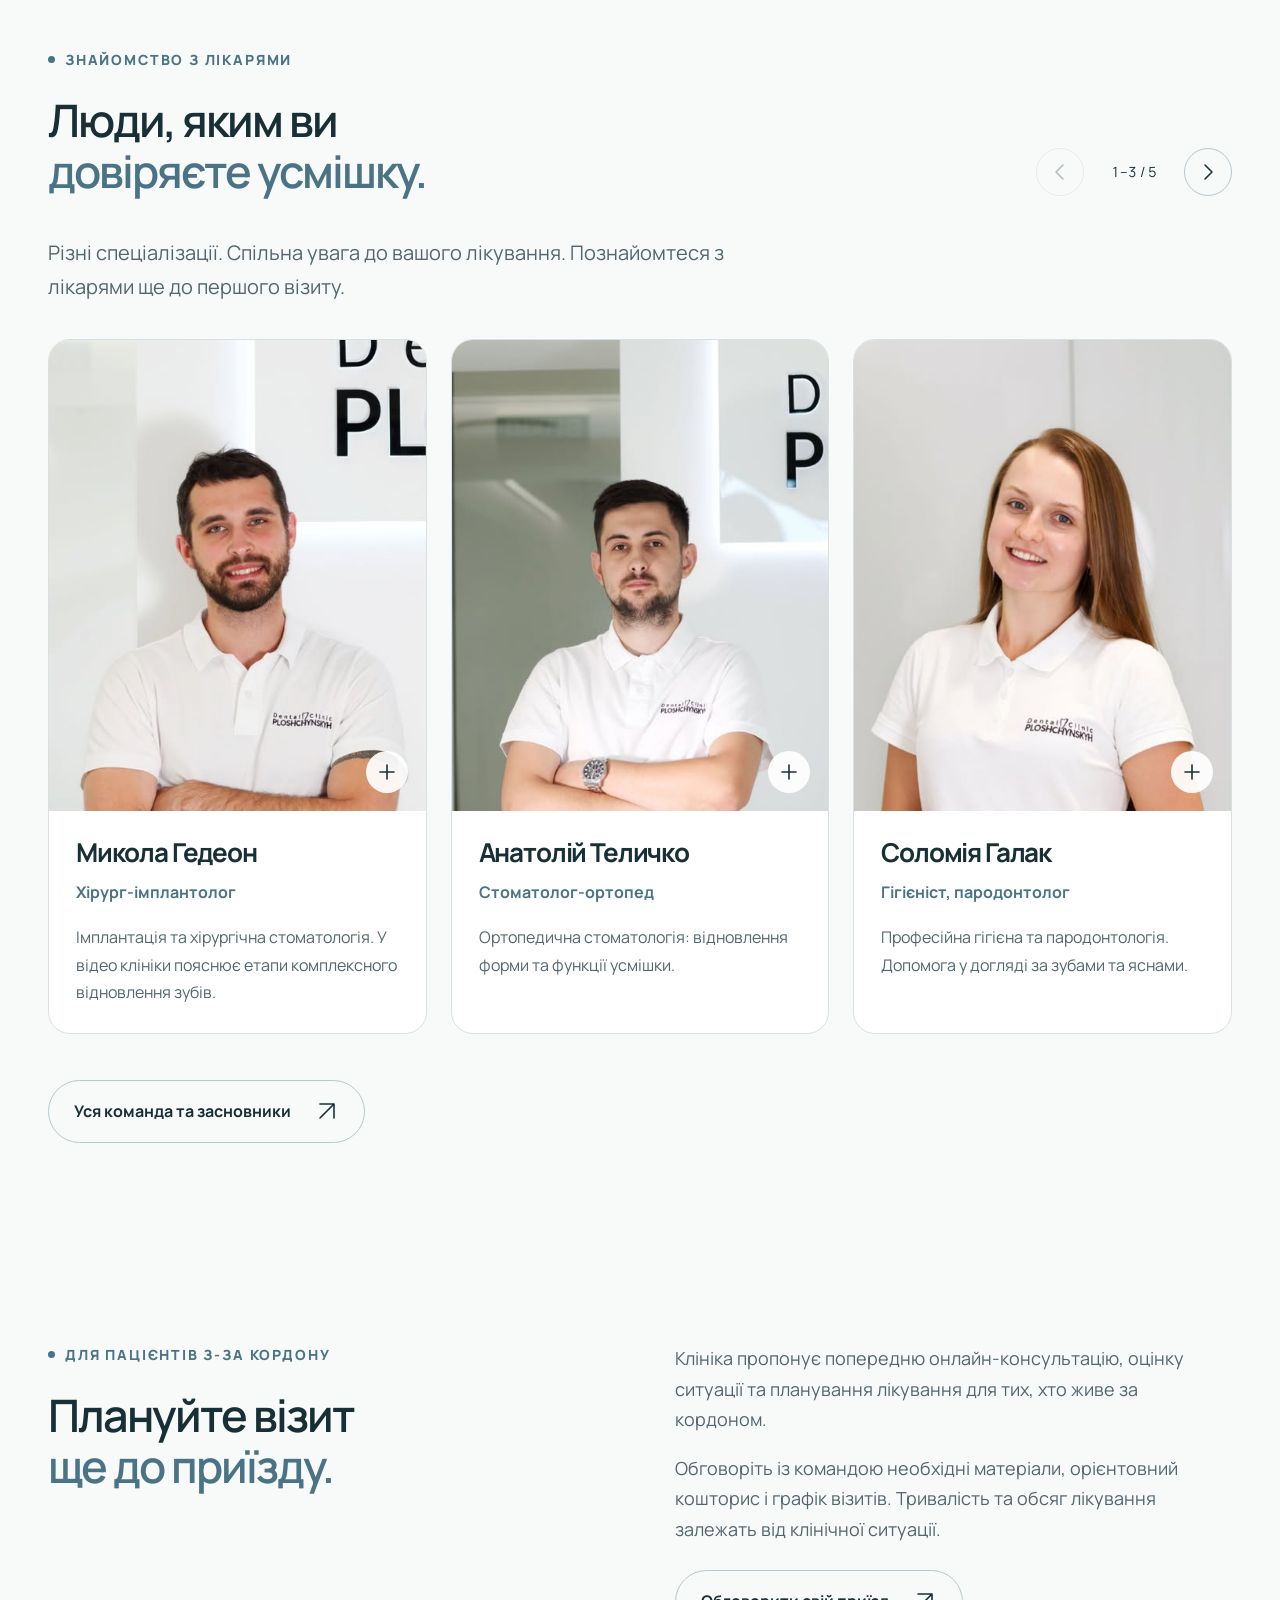
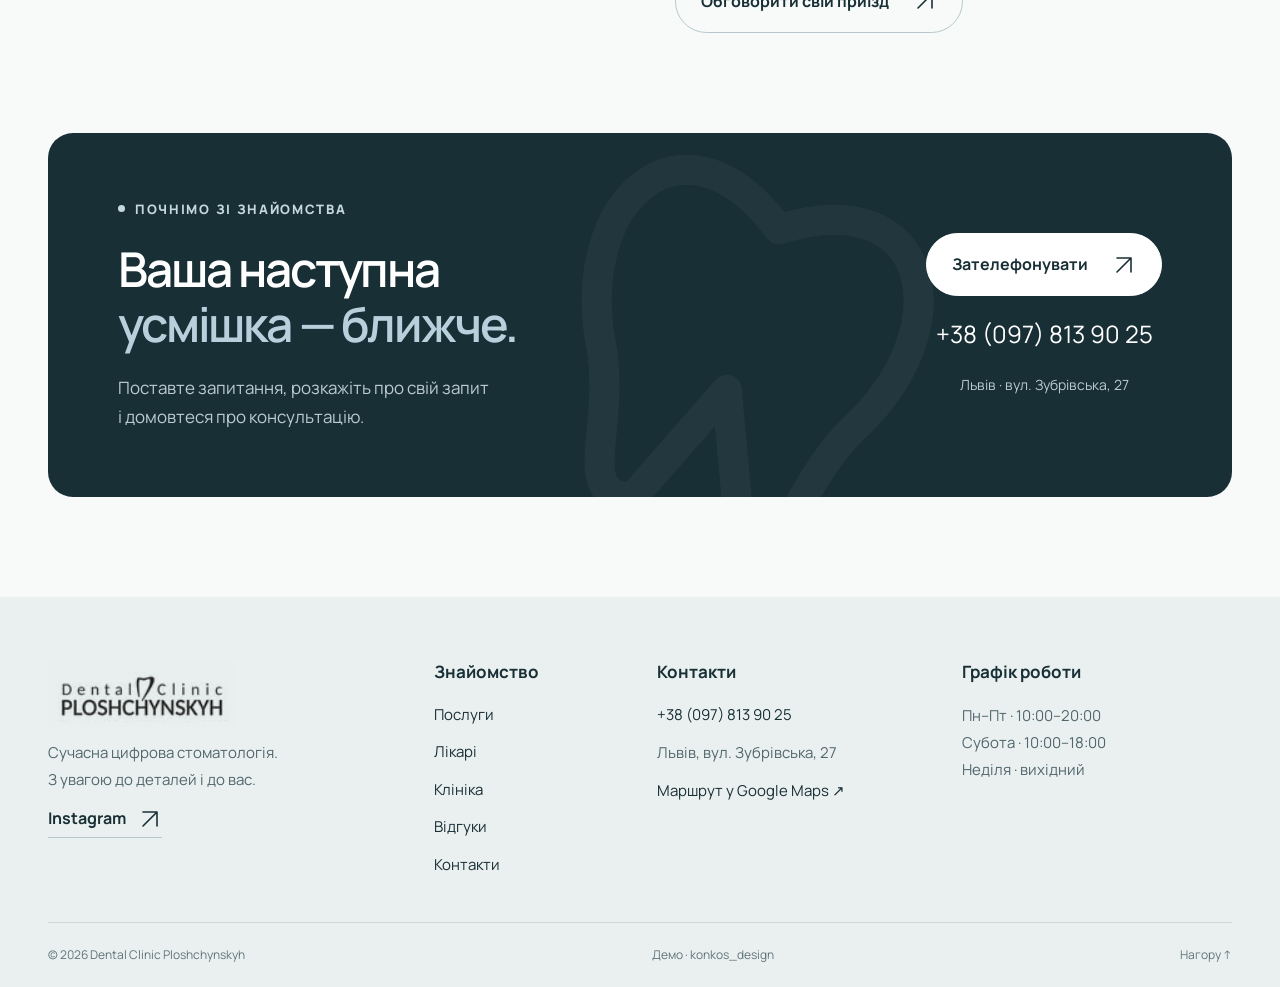
==== commit 12e4e397: "Add files via upload" ====
--- a/clinic.html
+++ b/clinic.html
@@ -1 +1 @@
-<!doctype html><html lang="uk"><head><meta charset="utf-8"><meta name="viewport" content="width=device-width, initial-scale=1"><meta name="robots" content="noindex, nofollow"><title>Клініка — Dental Clinic Ploshchynskyh</title><meta name="description" content="Стоматологічна клініка Площинських у Львові. Лікування під мікроскопом, імплантація, дитяча стоматологія. Зубрівська, 27. +38 097 813 90 25."><meta property="og:title" content="Dental Clinic Ploshchynskyh — Клініка"><meta property="og:description" content="Сучасна цифрова стоматологія для всієї родини у Львові. Зубрівська, 27."><meta property="og:image" content="https://ploshchynskyh-dental.toastytick16.chatgpt.site/img/a59270a5ecf73e44.jpg"><meta property="og:url" content="https://ploshchynskyh-dental.toastytick16.chatgpt.site/clinic.html"><meta name="twitter:card" content="summary_large_image"><meta name="theme-color" content="#f4f3ee"><link rel="icon" href="img/46915147395a34c7.jpg"><link rel="stylesheet" href="style.css"><script src="app.js" defer></script></head><body><a class="skip" href="#main">Перейти до вмісту</a><div class="topline"><span>Львів · вул. Зубрівська, 27</span><a href="https://maps.app.goo.gl/xpnyEQBTFQje6oFD6" target="_blank" rel="noopener">Прокласти маршрут ↗</a></div><header><div class="nav wrap"><a class="brand" href="index.html" aria-label="Dental Clinic Ploshchynskyh — головна"><img src="img/46915147395a34c7.jpg" width="150" height="150" alt="Dental Clinic Ploshchynskyh"></a><nav id="navigation" aria-label="Основна навігація"><a href="index.html" >Головна</a><a href="services.html" >Послуги</a><a href="clinic.html" aria-current="page">Клініка</a><a href="reviews.html" >Відгуки</a><a href="contacts.html" >Контакти</a></nav><a class="nav-call" href="tel:+380978139025">Зателефонувати <span aria-hidden="true">↗</span></a><button class="menu-toggle" aria-expanded="false" aria-controls="navigation" aria-label="Відкрити меню"><span></span><span></span></button></div></header><main id="main"><section class="page-intro wrap"><p class="eyebrow">DENTAL CLINIC PLOSHCHYNSKYH</p><h1>Технології з увагою<br><span>до людини.</span></h1><p>Стоматологічний простір на Сихові. Для щоденної турботи про зуби та комплексних рішень.</p></section><section class="wrap clinic-gallery"><button class="gallery-photo" data-gallery="front" data-caption="Вхід до клініки · вул. Зубрівська, 27"><img src="img/a59270a5ecf73e44.jpg" alt="Вхід до клініки" class="" loading="lazy" width="1215" height="2160"><span>Наш простір ↗</span></button><button class="gallery-photo" data-gallery="micro" data-caption="Стоматологічний мікроскоп клініки"><img src="img/091197e8f0f9b1b7.jpg" alt="Мікроскоп клініки" class="" loading="lazy" width="1215" height="2160"><span>Увага до деталей ↗</span></button></section><section class="wrap section story"><div><p class="eyebrow">ПРО НАС</p><h2>Знайомство, з якого<br>починається довіра.</h2></div><div><p class="large-copy">Клініка Площинських поєднує цифрову стоматологію, комплексне лікування та допомогу всій родині.</p><p>У своєму Instagram команда розповідає про понад 15 років досвіду, показує клінічні випадки й пояснює етапи лікування. Серед напрямів — лікування під мікроскопом, коронки та вініри, імплантація, ортодонтія, відбілювання й дитяча стоматологія.</p><p>Для пацієнтів, які приїжджають з-за кордону, клініка пропонує комплексне планування лікування. Можливості та тривалість візитів потрібно узгодити індивідуально.</p></div></section><section class="about-band"><div class="wrap about-grid"><div class="about-photo"><img src="img/20d290fb45da8f27.jpg" alt="Орися Площинська у відео клініки про лікування під седацією" class="" loading="lazy" width="1215" height="2160"></div><div class="about-copy"><p class="eyebrow">ЗНАЙОМСТВО З КОМАНДОЮ</p><h2>Орися<br>Площинська</h2><p class="role">Головний лікар</p><p>У матеріалах клініки Орися Площинська розповідає про лікування під седацією та відповідає на запитання пацієнтів.</p><a class="button outline" href="https://www.instagram.com/dental_clinic_ploshchynskyh/reel/DdG68JyK2oU/">Дивитися відео в Instagram<span aria-hidden="true">↗</span></a><p class="source-note">Фото з офіційної сторінки клініки.</p></div></div></section><section class="wrap section instagram-call"><div><p class="eyebrow">КЛІНІКА БЕЗ ФІЛЬТРІВ</p><h2>Більше знайомства.<br>Більше впевненості.</h2><p>Команда, реальні клінічні випадки та відповіді лікарів — на нашій сторінці.</p></div><a class="button outline" href="https://www.instagram.com/dental_clinic_ploshchynskyh/">Відкрити Instagram<span aria-hidden="true">↗</span></a></section><section class="cta wrap reveal"><div><p class="eyebrow">ВАША УСМІШКА ПОЧИНАЄТЬСЯ З РОЗМОВИ</p><h2>Зробімо перший<br>крок разом.</h2></div><div><p>Розкажіть, що вас турбує.<br>Домовимося про зручний час консультації.</p><a class="button light" href="tel:+380978139025">Зателефонувати<span aria-hidden="true">↗</span></a><a class="phone-number" href="tel:+380978139025">+38 (097) 813 90 25</a></div></section></main><footer class="wrap"><div class="footer-main"><a href="index.html" class="footer-brand">Dental Clinic<br><strong>PLOSHCHYNSKYH</strong></a><div><p>Львів, вул. Зубрівська, 27</p><a href="tel:+380978139025">+38 (097) 813 90 25</a></div><div><a href="https://www.instagram.com/dental_clinic_ploshchynskyh/" target="_blank" rel="noopener">Instagram ↗</a><a href="https://maps.app.goo.gl/xpnyEQBTFQje6oFD6" target="_blank" rel="noopener">Google Maps ↗</a></div></div><div class="footer-bottom"><span>© 2026 Dental Clinic Ploshchynskyh</span><span>Демонстраційна версія · konkos_design</span><a href="#main">Нагору ↑</a></div></footer><a class="mobile-call" href="tel:+380978139025">Зателефонувати клініці <span aria-hidden="true">↗</span></a><dialog id="photo-dialog"><button class="close-dialog" aria-label="Закрити фото">×</button><img alt=""><p></p></dialog></body></html>+<!doctype html><html lang="uk"><head><meta charset="utf-8"><meta name="viewport" content="width=device-width,initial-scale=1"><meta name="robots" content="noindex, nofollow"><title>Про клініку — Dental Clinic Ploshchynskyh</title><meta name="description" content="Стоматологічна клініка Площинських у Львові: лікарі, напрями лікування, фотографії клініки й реальні відгуки. Зубрівська, 27."><meta property="og:title" content="Про клініку — Dental Clinic Ploshchynskyh"><meta property="og:description" content="Сучасна стоматологія для всієї родини. Львів, Зубрівська, 27."><meta property="og:image" content="https://ploshchynskyh-dental.toastytick16.chatgpt.site/img/a59270a5ecf73e44.jpg"><meta property="og:url" content="https://ploshchynskyh-dental.toastytick16.chatgpt.site/clinic.html"><meta name="twitter:card" content="summary_large_image"><link rel="icon" href="img/46915147395a34c7.jpg"><link rel="stylesheet" href="style.css"><script src="content-data.js" defer></script><script src="app.js" defer></script></head><body><a href="#main" class="skip-link">Перейти до вмісту</a><div class="topbar wrap"><span><svg class="icon " viewBox="0 0 24 24" fill="none" stroke="currentColor" stroke-width="1.6" stroke-linecap="round" stroke-linejoin="round" aria-hidden="true"><path d="M19 10c0 6-7 12-7 12S5 16 5 10a7 7 0 1 1 14 0Z"/><circle cx="12" cy="10" r="2"/></svg> Львів, Зубрівська, 27</span><a href="https://maps.app.goo.gl/xpnyEQBTFQje6oFD6" target="_blank" rel="noopener">Як нас знайти <svg class="icon " viewBox="0 0 24 24" fill="none" stroke="currentColor" stroke-width="1.6" stroke-linecap="round" stroke-linejoin="round" aria-hidden="true"><path d="M5 19 19 5M5 5h14v14"/></svg></a></div><header class="site-header"><div class="header-inner wrap"><a class="brand" href="index.html" aria-label="Dental Clinic Ploshchynskyh — головна"><img src="img/46915147395a34c7.jpg" alt="Dental Clinic Ploshchynskyh" width="150" height="150"></a><nav id="main-nav" aria-label="Основна навігація"><a href="index.html" >Головна</a><a href="services.html" >Послуги</a><a href="doctors.html" >Лікарі</a><a href="clinic.html" aria-current="page">Клініка</a><a href="reviews.html" >Відгуки</a><a href="contacts.html" >Контакти</a></nav><a class="header-call" aria-label="Зателефонувати клініці" href="tel:+380978139025"><svg class="icon " viewBox="0 0 24 24" fill="none" stroke="currentColor" stroke-width="1.6" stroke-linecap="round" stroke-linejoin="round" aria-hidden="true"><path d="M5 3H3v4c0 8 6 14 14 14h4v-5l-5-2-2 3c-4-1-6-3-7-7l3-2-2-5Z"/></svg><span>Зателефонувати</span></a><button class="menu-toggle" aria-label="Відкрити меню" aria-expanded="false" aria-controls="main-nav"><span></span><span></span></button></div></header><main id="main"><section class="page-intro wrap"><p class="eyebrow"><i></i>Наш простір і підхід</p><h1>Знайомство, яке<br><em>додає впевненості.</em></h1><p>Побачте клініку, познайомтеся з командою та дізнайтеся, як тут організовують стоматологічну допомогу.</p></section><section class="wrap clinic-intro-grid"><div class="clinic-intro-photo"><img src="img/room-reception.jpg" alt="Ресепшн клініки — місце першого знайомства" class="" fetchpriority="high"></div><div class="clinic-intro-copy"><h2>Для всієї родини.<br>В одному просторі.</h2><p>Клініка Площинських розташована на Сихові, на вулиці Зубрівській, 27. Тут працюють із профілактикою, лікуванням власних зубів та комплексним відновленням усмішки.</p><p>Серед напрямів — терапія й ендодонтія, імплантація, протезування, ортодонтія та дитяча стоматологія. Після діагностики команда обговорює з пацієнтом план лікування й кошторис.</p><div class="mini-facts"><span><strong>15+</strong> років досвіду*</span><span><strong>4,9</strong> оцінка у Google</span></div><p class="note">*За інформацією на офіційній сторінці клініки.</p></div></section><section class="section wrap"><div class="section-heading"><div><p class="eyebrow"><i></i>Зазирніть усередину</p><h2>Простір, у якому<br><em>вас зустрінуть.</em></h2></div></div><p class="section-lead">Гортайте фотографії, роздивляйтеся деталі та відкривайте знімки на весь екран.</p><div class="galleries"><article class="gallery" data-gallery="space"><div class="gallery-heading"><h3>Наш простір</h3><p>Ресепшн, кабінети та атмосфера клініки</p></div><button class="gallery-main" data-lightbox="space" data-index="0" aria-label="Відкрити галерею Наш простір"><img src="img/room-reception.jpg" alt="Ресепшн клініки — місце першого знайомства" class="" loading="lazy"><span class="photo-zoom"><svg class="icon " viewBox="0 0 24 24" fill="none" stroke="currentColor" stroke-width="1.6" stroke-linecap="round" stroke-linejoin="round" aria-hidden="true"><path d="M5 12h14"/><path class="plus-vertical" d="M12 5v14"/></svg></span></button><div class="gallery-bottom"><p data-caption>Ресепшн клініки — місце першого знайомства</p><div class="gallery-controls"><button class="circle-button" data-gallery-prev aria-label="Наш простір: попереднє фото"><svg class="icon " viewBox="0 0 24 24" fill="none" stroke="currentColor" stroke-width="1.6" stroke-linecap="round" stroke-linejoin="round" aria-hidden="true"><path d="m15 5-7 7 7 7"/></svg></button><span data-gallery-count>1 / 3</span><button class="circle-button" data-gallery-next aria-label="Наш простір: наступне фото"><svg class="icon " viewBox="0 0 24 24" fill="none" stroke="currentColor" stroke-width="1.6" stroke-linecap="round" stroke-linejoin="round" aria-hidden="true"><path d="m9 5 7 7-7 7"/></svg></button></div></div><div class="gallery-thumbs"><button class="selected" data-gallery-thumb="0" aria-label="Наш простір, фото 1: Ресепшн клініки — місце першого знайомства" aria-pressed="true"><img src="img/room-reception.jpg" alt="Ресепшн клініки — місце першого знайомства" class="" loading="lazy"></button><button class="" data-gallery-thumb="1" aria-label="Наш простір, фото 2: Стоматологічний кабінет та обладнання" aria-pressed="false"><img src="img/room-cabinet.jpg" alt="Стоматологічний кабінет та обладнання" class="" loading="lazy"></button><button class="" data-gallery-thumb="2" aria-label="Наш простір, фото 3: Вхід до клініки · Зубрівська, 27" aria-pressed="false"><img src="img/a59270a5ecf73e44.jpg" alt="Вхід до клініки · Зубрівська, 27" class="" loading="lazy"></button></div></article><article class="gallery" data-gallery="equipment"><div class="gallery-heading"><h3>Увага до деталей</h3><p>Обладнання та робота команди</p></div><button class="gallery-main" data-lightbox="equipment" data-index="0" aria-label="Відкрити галерею Увага до деталей"><img src="img/091197e8f0f9b1b7.jpg" alt="Мікроскоп: увага до дрібних деталей" class="" loading="lazy"><span class="photo-zoom"><svg class="icon " viewBox="0 0 24 24" fill="none" stroke="currentColor" stroke-width="1.6" stroke-linecap="round" stroke-linejoin="round" aria-hidden="true"><path d="M5 12h14"/><path class="plus-vertical" d="M12 5v14"/></svg></span></button><div class="gallery-bottom"><p data-caption>Мікроскоп: увага до дрібних деталей</p><div class="gallery-controls"><button class="circle-button" data-gallery-prev aria-label="Увага до деталей: попереднє фото"><svg class="icon " viewBox="0 0 24 24" fill="none" stroke="currentColor" stroke-width="1.6" stroke-linecap="round" stroke-linejoin="round" aria-hidden="true"><path d="m15 5-7 7 7 7"/></svg></button><span data-gallery-count>1 / 3</span><button class="circle-button" data-gallery-next aria-label="Увага до деталей: наступне фото"><svg class="icon " viewBox="0 0 24 24" fill="none" stroke="currentColor" stroke-width="1.6" stroke-linecap="round" stroke-linejoin="round" aria-hidden="true"><path d="m9 5 7 7-7 7"/></svg></button></div></div><div class="gallery-thumbs"><button class="selected" data-gallery-thumb="0" aria-label="Увага до деталей, фото 1: Мікроскоп: увага до дрібних деталей" aria-pressed="true"><img src="img/091197e8f0f9b1b7.jpg" alt="Мікроскоп: увага до дрібних деталей" class="" loading="lazy"></button><button class="" data-gallery-thumb="1" aria-label="Увага до деталей, фото 2: Стоматологічний кабінет та обладнання" aria-pressed="false"><img src="img/room-cabinet.jpg" alt="Стоматологічний кабінет та обладнання" class="" loading="lazy"></button><button class="" data-gallery-thumb="2" aria-label="Увага до деталей, фото 3: Команда під час імплантації · фото з Instagram клініки" aria-pressed="false"><img src="img/032ef82ef6a46b68.jpg" alt="Команда під час імплантації · фото з Instagram клініки" class="" loading="lazy"></button></div></article></div></section><section class="founders-section section"><div class="wrap founders-grid"><button class="founders-photo" data-lightbox="founders" data-index="0" aria-label="Збільшити фото засновників"><img src="img/3d894b9f1eda5430.jpg" alt="Орися та Олег Площинські — засновники клініки" class="" loading="lazy"><span class="photo-zoom"><svg class="icon " viewBox="0 0 24 24" fill="none" stroke="currentColor" stroke-width="1.6" stroke-linecap="round" stroke-linejoin="round" aria-hidden="true"><path d="M5 12h14"/><path class="plus-vertical" d="M12 5v14"/></svg></span></button><div><p class="eyebrow"><i></i>Засновники клініки</p><h2>Площинські.<br><em>Особиста відповідальність.</em></h2><div class="founder-profile"><h3>Орися Площинська</h3><p class="role">Головний лікар · ортопед, хірург</p><p>Співзасновниця клініки. У публікаціях команди розповідає про лікування під седацією та підхід до складних клінічних ситуацій.</p></div><div class="founder-profile"><h3>Олег Площинський</h3><p class="role">Співзасновник · керівник клініки</p></div><a href="https://www.instagram.com/dental_clinic_ploshchynskyh/stories/" class="text-link" hidden>Instagram</a></div></div></section><section class="section wrap" data-carousel="Команда"><div class="section-heading"><div><p class="eyebrow"><i></i>Знайомство з лікарями</p><h2>Люди, яким ви<br><em>довіряєте усмішку.</em></h2></div><div class="carousel-controls"><button type="button" class="circle-button" data-prev aria-label="Команда: попередній"><svg class="icon " viewBox="0 0 24 24" fill="none" stroke="currentColor" stroke-width="1.6" stroke-linecap="round" stroke-linejoin="round" aria-hidden="true"><path d="m15 5-7 7 7 7"/></svg></button><span class="carousel-position" aria-live="polite"></span><button type="button" class="circle-button" data-next aria-label="Команда: наступний"><svg class="icon " viewBox="0 0 24 24" fill="none" stroke="currentColor" stroke-width="1.6" stroke-linecap="round" stroke-linejoin="round" aria-hidden="true"><path d="m9 5 7 7-7 7"/></svg></button></div></div><p class="section-lead">Різні спеціалізації. Спільна увага до вашого лікування. Познайомтеся з лікарями ще до першого візиту.</p><div class="carousel-track team-track" tabindex="0" aria-label="Карусель лікарів"><article class="doctor-card"><button class="doctor-photo" data-lightbox="team" data-index="0" aria-label="Збільшити портрет: Микола Гедеон"><img src="img/2b9856d6a493ddaa.jpg" alt="Микола Гедеон" class="" loading="lazy"><span class="photo-zoom"><svg class="icon " viewBox="0 0 24 24" fill="none" stroke="currentColor" stroke-width="1.6" stroke-linecap="round" stroke-linejoin="round" aria-hidden="true"><path d="M5 12h14"/><path class="plus-vertical" d="M12 5v14"/></svg></span></button><div class="doctor-info"><h3>Микола Гедеон</h3><p class="doctor-role">Хірург-імплантолог</p><p>Імплантація та хірургічна стоматологія. У відео клініки пояснює етапи комплексного відновлення зубів.</p></div></article><article class="doctor-card"><button class="doctor-photo" data-lightbox="team" data-index="1" aria-label="Збільшити портрет: Анатолій Теличко"><img src="img/4d730e3c0208b0af.jpg" alt="Анатолій Теличко" class="" loading="lazy"><span class="photo-zoom"><svg class="icon " viewBox="0 0 24 24" fill="none" stroke="currentColor" stroke-width="1.6" stroke-linecap="round" stroke-linejoin="round" aria-hidden="true"><path d="M5 12h14"/><path class="plus-vertical" d="M12 5v14"/></svg></span></button><div class="doctor-info"><h3>Анатолій Теличко</h3><p class="doctor-role">Стоматолог-ортопед</p><p>Ортопедична стоматологія: відновлення форми та функції усмішки.</p></div></article><article class="doctor-card"><button class="doctor-photo" data-lightbox="team" data-index="2" aria-label="Збільшити портрет: Соломія Галак"><img src="img/87cef495cf07971f.jpg" alt="Соломія Галак" class="" loading="lazy"><span class="photo-zoom"><svg class="icon " viewBox="0 0 24 24" fill="none" stroke="currentColor" stroke-width="1.6" stroke-linecap="round" stroke-linejoin="round" aria-hidden="true"><path d="M5 12h14"/><path class="plus-vertical" d="M12 5v14"/></svg></span></button><div class="doctor-info"><h3>Соломія Галак</h3><p class="doctor-role">Гігієніст, пародонтолог</p><p>Професійна гігієна та пародонтологія. Допомога у догляді за зубами та яснами.</p></div></article><article class="doctor-card"><button class="doctor-photo" data-lightbox="team" data-index="3" aria-label="Збільшити портрет: Галина Мамочка"><img src="img/33281d7344c62b1e.jpg" alt="Галина Мамочка" class="" loading="lazy"><span class="photo-zoom"><svg class="icon " viewBox="0 0 24 24" fill="none" stroke="currentColor" stroke-width="1.6" stroke-linecap="round" stroke-linejoin="round" aria-hidden="true"><path d="M5 12h14"/><path class="plus-vertical" d="M12 5v14"/></svg></span></button><div class="doctor-info"><h3>Галина Мамочка</h3><p class="doctor-role">Терапевт, реставратор</p><p>Терапевтична стоматологія та реставрації. Пацієнти також відзначають її роботу з дітьми.</p></div></article><article class="doctor-card"><button class="doctor-photo" data-lightbox="team" data-index="4" aria-label="Збільшити портрет: Наталя Кульчицька"><img src="img/2563d3d6a6f853ad.jpg" alt="Наталя Кульчицька" class="" loading="lazy"><span class="photo-zoom"><svg class="icon " viewBox="0 0 24 24" fill="none" stroke="currentColor" stroke-width="1.6" stroke-linecap="round" stroke-linejoin="round" aria-hidden="true"><path d="M5 12h14"/><path class="plus-vertical" d="M12 5v14"/></svg></span></button><div class="doctor-info"><h3>Наталя Кульчицька</h3><p class="doctor-role">Терапевт, ендодонтист</p><p>Терапевтичне й ендодонтичне лікування. У матеріалах клініки представлені її естетичні реставрації.</p></div></article></div><div class="section-bottom"><a class="button secondary" href="doctors.html"><span>Уся команда та засновники</span><svg class="icon " viewBox="0 0 24 24" fill="none" stroke="currentColor" stroke-width="1.6" stroke-linecap="round" stroke-linejoin="round" aria-hidden="true"><path d="M5 19 19 5M5 5h14v14"/></svg></a></div></section><section class="section wrap abroad-section"><div><p class="eyebrow"><i></i>Для пацієнтів з-за кордону</p><h2>Плануйте візит<br><em>ще до приїзду.</em></h2></div><div><p>Клініка пропонує попередню онлайн-консультацію, оцінку ситуації та планування лікування для тих, хто живе за кордоном.</p><p>Обговоріть із командою необхідні матеріали, орієнтовний кошторис і графік візитів. Тривалість та обсяг лікування залежать від клінічної ситуації.</p><a class="button secondary" href="tel:+380978139025"><span>Обговорити свій приїзд</span><svg class="icon " viewBox="0 0 24 24" fill="none" stroke="currentColor" stroke-width="1.6" stroke-linecap="round" stroke-linejoin="round" aria-hidden="true"><path d="M5 19 19 5M5 5h14v14"/></svg></a></div></section><section class="cta wrap"><div class="cta-mark" aria-hidden="true"><svg class="icon " viewBox="0 0 24 24" fill="none" stroke="currentColor" stroke-width="1.6" stroke-linecap="round" stroke-linejoin="round" aria-hidden="true"><path d="M12 5C5 0 1 7 5 14c2 4 1 8 4 7l3-7 3 7c3 1 2-3 4-7C23 7 19 0 12 5Z"/></svg></div><div><p class="eyebrow"><i></i>Почнімо зі знайомства</p><h2>Ваша наступна<br><em>усмішка — ближче.</em></h2><p>Поставте запитання, розкажіть про свій запит<br>і домовтеся про консультацію.</p></div><div class="cta-contact"><a class="button white" href="tel:+380978139025"><span>Зателефонувати</span><svg class="icon " viewBox="0 0 24 24" fill="none" stroke="currentColor" stroke-width="1.6" stroke-linecap="round" stroke-linejoin="round" aria-hidden="true"><path d="M5 19 19 5M5 5h14v14"/></svg></a><a class="cta-phone" href="tel:+380978139025">+38 (097) 813 90 25</a><span>Львів · вул. Зубрівська, 27</span></div></section></main><footer class="footer"><div class="wrap footer-grid"><div><a class="brand footer-logo" href="index.html" aria-label="Dental Clinic Ploshchynskyh — головна"><img src="img/46915147395a34c7.jpg" alt="Dental Clinic Ploshchynskyh" width="150" height="150"></a><p>Сучасна цифрова стоматологія.<br>З увагою до деталей і до вас.</p><a class="text-link" href="https://www.instagram.com/dental_clinic_ploshchynskyh/" target="_blank" rel="noopener">Instagram <svg class="icon " viewBox="0 0 24 24" fill="none" stroke="currentColor" stroke-width="1.6" stroke-linecap="round" stroke-linejoin="round" aria-hidden="true"><path d="M5 19 19 5M5 5h14v14"/></svg></a></div><div><h3>Знайомство</h3><a href="services.html">Послуги</a><a href="doctors.html">Лікарі</a><a href="clinic.html">Клініка</a><a href="reviews.html">Відгуки</a><a href="contacts.html">Контакти</a></div><div><h3>Контакти</h3><a href="tel:+380978139025">+38 (097) 813 90 25</a><p>Львів, вул. Зубрівська, 27</p><a href="https://maps.app.goo.gl/xpnyEQBTFQje6oFD6" target="_blank" rel="noopener">Маршрут у Google Maps ↗</a></div><div><h3>Графік роботи</h3><p>Пн–Пт · 10:00–20:00<br>Субота · 10:00–18:00<br>Неділя · вихідний</p></div></div><div class="wrap footer-bottom"><span>© 2026 Dental Clinic Ploshchynskyh</span><span>Демо · konkos_design</span><a href="#main">Нагору ↑</a></div></footer><a class="mobile-call" href="tel:+380978139025"><svg class="icon " viewBox="0 0 24 24" fill="none" stroke="currentColor" stroke-width="1.6" stroke-linecap="round" stroke-linejoin="round" aria-hidden="true"><path d="M5 3H3v4c0 8 6 14 14 14h4v-5l-5-2-2 3c-4-1-6-3-7-7l3-2-2-5Z"/></svg> Зателефонувати клініці <svg class="icon " viewBox="0 0 24 24" fill="none" stroke="currentColor" stroke-width="1.6" stroke-linecap="round" stroke-linejoin="round" aria-hidden="true"><path d="M5 19 19 5M5 5h14v14"/></svg></a><dialog id="lightbox" aria-labelledby="lightbox-caption"><button class="lightbox-close circle-button" aria-label="Закрити галерею"><svg class="icon " viewBox="0 0 24 24" fill="none" stroke="currentColor" stroke-width="1.6" stroke-linecap="round" stroke-linejoin="round" aria-hidden="true"><path d="m6 6 12 12M18 6 6 18"/></svg></button><div class="lightbox-stage"><button class="circle-button lightbox-prev" aria-label="Попереднє фото"><svg class="icon " viewBox="0 0 24 24" fill="none" stroke="currentColor" stroke-width="1.6" stroke-linecap="round" stroke-linejoin="round" aria-hidden="true"><path d="m15 5-7 7 7 7"/></svg></button><img alt=""><button class="circle-button lightbox-next" aria-label="Наступне фото"><svg class="icon " viewBox="0 0 24 24" fill="none" stroke="currentColor" stroke-width="1.6" stroke-linecap="round" stroke-linejoin="round" aria-hidden="true"><path d="m9 5 7 7-7 7"/></svg></button></div><div class="lightbox-footer"><p id="lightbox-caption"></p><span id="lightbox-count" aria-live="polite"></span></div></dialog></body></html>
--- a/style.css
+++ b/style.css
@@ -1,6 +1,6 @@
 @import url('https://fonts.googleapis.com/css2?family=Manrope:wght@400;500;600;700;800&display=swap');
-:root{--paper:#f4f3ee;--ink:#262d2b;--muted:#747975;--line:#d9dcd4;--sage:#e7eae2;--accent:#53685c}*{box-sizing:border-box}html{scroll-behavior:smooth;scroll-padding-top:110px}body{margin:0;background:var(--paper);color:var(--ink);font-family:Manrope,Arial,sans-serif;font-size:15px;line-height:1.65}button,a,input,summary{-webkit-tap-highlight-color:transparent}a{color:inherit;text-decoration:none}button{font:inherit;color:inherit;cursor:pointer}img{display:block;width:100%;object-fit:cover}button,a,summary{transition:background .25s,color .25s,transform .25s,border-color .25s}a:focus-visible,button:focus-visible,summary:focus-visible{outline:3px solid #759989;outline-offset:5px}.wrap{width:min(1320px,calc(100% - 96px));margin-inline:auto}.topline{padding:8px 48px;background:var(--ink);color:#e8ece7;font-size:11px;letter-spacing:.06em;display:flex;justify-content:space-between}.topline a:hover{color:white}header{position:sticky;top:0;z-index:30;background:rgba(244,243,238,.96);backdrop-filter:blur(15px);border-bottom:1px solid var(--line)}.nav{height:98px;display:flex;align-items:center;justify-content:space-between;gap:30px}.brand{width:200px;height:75px;overflow:hidden;position:relative}.brand img{width:200px;height:200px;position:absolute;top:-61px;mix-blend-mode:multiply}.nav nav{display:flex;gap:30px}.nav nav a{font-size:13px;position:relative;padding:12px 0}.nav nav a:after{content:'';position:absolute;bottom:3px;left:0;width:0;height:1px;background:var(--ink);transition:width .2s}.nav nav a:hover:after,.nav nav a[aria-current]:after{width:100%}.nav-call{border:1px solid var(--ink);border-radius:50px;padding:13px 20px;font-size:12px}.nav-call span{margin-left:20px}.nav-call:hover{background:var(--ink);color:white}.menu-toggle{display:none}.eyebrow{font-size:10px;letter-spacing:.15em;font-weight:700;margin:0 0 26px;display:flex;align-items:center;gap:10px}.dot{width:6px;height:6px;background:var(--accent);border-radius:50%}h1,h2,h3,p{margin-top:0}h1,h2,h3{font-weight:500;line-height:1.1;letter-spacing:-.05em}h1{font-size:clamp(48px,5.3vw,78px);margin-bottom:28px}h1 span{color:#7f8b80}h2{font-size:clamp(32px,3.1vw,46px);margin-bottom:25px}h3{font-size:25px}p{margin-bottom:22px}.hero{display:grid;grid-template-columns:1.12fr 1fr;position:relative;min-height:670px;padding-top:42px;padding-bottom:66px;gap:50px}.hero-copy{align-self:center;padding:18px 0 25px}.hero-lead{font-size:16px;color:#646d67;line-height:1.8}.hero-actions{display:flex;gap:12px;flex-wrap:wrap;margin:34px 0 42px}.button{display:inline-flex;justify-content:space-between;align-items:center;gap:35px;background:var(--ink);border:1px solid var(--ink);color:white;padding:16px 23px;border-radius:40px;font-size:12px;font-weight:600}.button span{font-size:20px;line-height:1;transition:transform .25s}.button:hover{background:var(--accent);border-color:var(--accent);transform:translateY(-2px)}.button:hover span{transform:translate(2px,-2px)}.button.outline{background:transparent;color:var(--ink);border-color:#b9c0b8}.button.outline:hover{background:var(--sage)}.button.light{background:var(--paper);border-color:var(--paper);color:var(--ink)}.hero-visual{position:relative;min-height:510px;overflow:hidden;border-radius:160px 4px 4px 4px;background:#e3e4dc}.hero-photo{height:100%;position:absolute;object-position:center 48%;transition:opacity .3s}.photo-label{position:absolute;left:25px;right:25px;bottom:28px;background:rgba(248,248,242,.91);backdrop-filter:blur(8px);padding:18px 21px;font-size:11px;display:flex;justify-content:space-between;border-radius:3px}.hero-photo-switch{position:absolute;top:24px;right:24px;display:flex;gap:8px}.hero-photo-switch button{width:24px;height:24px;padding:7px;border:0;background:transparent}.hero-photo-switch button:after{content:'';display:block;width:8px;height:8px;border-radius:50%;background:white;border:1px solid #6a716a}.hero-photo-switch button.active:after{background:var(--ink)}.hero-bottom{position:absolute;bottom:24px;left:0;letter-spacing:.28em;font-size:9px;color:var(--muted)}.hero-rating{display:flex;align-items:center;gap:15px;width:max-content}.hero-rating>strong{font-size:38px;letter-spacing:-.06em;font-weight:500;line-height:1}.stars{letter-spacing:4px;font-size:12px;color:#687a65}.hero-rating small{display:block;font-size:10px;color:var(--muted)}.rating-arrow{margin-left:20px;border:1px solid var(--line);width:34px;height:34px;display:grid;place-items:center;border-radius:50%}.hero-rating:hover .rating-arrow{background:var(--sage)}.facts{display:grid;grid-template-columns:1fr 1fr 1fr;border-top:1px solid var(--line);border-bottom:1px solid var(--line);padding:27px 0}.facts>div{display:flex;gap:25px;align-items:center;padding:4px 30px;border-right:1px solid var(--line)}.facts>div:first-child{padding-left:0}.facts>div:last-child{border:0}.facts strong{font-weight:500;font-size:23px;letter-spacing:-.04em;white-space:nowrap}.facts span{font-size:10px;color:var(--muted);line-height:1.7}.section{padding-block:95px}.section-heading{display:flex;align-items:flex-end;justify-content:space-between;gap:30px;margin-bottom:40px}.section-heading h2{margin:0}.text-link{font-size:12px;border-bottom:1px solid #adb6ac;padding-bottom:7px;white-space:nowrap}.text-link span{margin-left:20px}.text-link:hover{color:var(--accent);border-color:var(--accent)}.service-grid{display:grid;grid-template-columns:repeat(3,1fr);gap:25px}.service-card{border-top:1px solid var(--line);padding-top:18px}.card-index{font-size:10px;color:var(--muted)}.card-photo{height:295px;overflow:hidden;margin-top:18px;border-radius:3px}.card-photo img{height:100%;transition:transform .6s;object-position:center 55%}.service-card:hover img{transform:scale(1.05)}.card-bottom{display:flex;align-items:center;justify-content:space-between;gap:12px;padding-top:24px}.card-bottom h3{font-size:23px;margin:0}.circle{border:1px solid #bdc5bc;border-radius:50%;width:40px;height:40px;flex-shrink:0;display:grid;place-items:center}.service-card:hover .circle{background:var(--ink);color:white}.about-band{background:var(--sage);padding-block:75px}.about-grid{display:grid;grid-template-columns:1fr 1fr;gap:100px;align-items:center}.about-photo{height:560px;overflow:hidden;border-radius:4px 4px 150px 4px}.about-photo img{height:100%}.about-copy p:not(.eyebrow):not(.role){color:#626c64;max-width:470px}.about-copy .button{margin-top:10px}.reviews-grid{display:grid;grid-template-columns:repeat(3,1fr);gap:20px}.review{background:#fafaf6;border:1px solid var(--line);padding:28px;display:flex;flex-direction:column}.review-top{display:flex;justify-content:space-between;font-size:11px}.review blockquote{font-size:21px;font-weight:500;letter-spacing:-.025em;line-height:1.5;margin:30px 0;flex:1}.review-author{display:flex;gap:12px;align-items:center;margin-bottom:24px}.review-author strong{font-size:11px}.review-author small{font-size:9px;display:block;color:var(--muted)}.avatar{display:grid;place-items:center;background:var(--sage);width:36px;height:36px;border-radius:50%;font-size:12px}.review .text-link{font-size:10px;align-self:flex-start}.source-note{font-size:10px;color:var(--muted);margin-top:18px;line-height:1.7}.muted{color:var(--muted)}.faq{display:grid;grid-template-columns:1fr 1.1fr;gap:70px;border-top:1px solid var(--line)}.faq details{border-bottom:1px solid var(--line)}summary{list-style:none;cursor:pointer}summary::-webkit-details-marker{display:none}.faq summary{padding:22px 0;display:flex;justify-content:space-between;gap:20px;font-size:14px;font-weight:600}.faq summary span{font-size:23px;line-height:1}.faq details[open] summary span{transform:rotate(45deg)}.faq details p{font-size:13px;max-width:520px;color:#646d67;padding-right:30px}.cta{background:var(--ink);color:var(--paper);border-radius:4px 100px 4px 4px;padding:70px;display:grid;grid-template-columns:1.1fr 1fr;gap:70px;align-items:center;margin-bottom:70px}.cta h2{font-size:52px;margin:0}.cta p:not(.eyebrow){font-size:13px;color:#cbd2c9}.phone-number{display:block;font-size:12px;margin-top:18px;letter-spacing:.07em}.footer-main{display:grid;grid-template-columns:1.5fr 1fr .5fr;gap:50px;padding:0 0 50px;font-size:12px}.footer-brand{font-size:12px;letter-spacing:.15em;line-height:1.5}.footer-brand strong{font-size:20px;letter-spacing:-.03em}.footer-main>div:last-child a{display:block;margin-bottom:10px}.footer-bottom{border-top:1px solid var(--line);padding:25px 0;display:flex;justify-content:space-between;gap:20px;font-size:9px;color:var(--muted)}.page-intro{padding-block:70px 50px}.page-intro h1{font-size:clamp(45px,5.2vw,74px)}.page-intro>p:last-child{max-width:620px;color:var(--muted)}.filters{display:flex;gap:10px;flex-wrap:wrap;margin:15px 0 35px}.filters button{border:1px solid #c6cec2;padding:11px 20px;border-radius:30px;background:transparent;font-size:12px}.filters button.active,.filters button:hover{background:var(--ink);color:white;border-color:var(--ink)}.service-row{border-top:1px solid var(--line)}.service-row:last-child{border-bottom:1px solid var(--line)}.service-row summary{display:flex;gap:40px;align-items:center;padding:27px 0}.service-no{font-size:13px;color:var(--muted)}.service-row summary small{font-size:10px;color:var(--muted)}.service-row h2{font-size:30px;margin:8px 0 0}.expand{margin-left:auto;border:1px solid #bdc5bc;border-radius:50%;width:44px;height:44px;display:grid;place-items:center;font-size:24px;flex-shrink:0}.service-row[open] .expand{transform:rotate(45deg);background:var(--sage)}.service-detail{padding:0 0 30px 60px;max-width:720px}.service-detail p{color:var(--muted)}[hidden]{display:none!important}.process{display:grid;grid-template-columns:1fr 1fr;gap:50px}.process ol{list-style:none;padding:0;margin:0}.process li{display:flex;gap:25px;padding:25px 0;border-top:1px solid var(--line)}.process li>span{font-size:12px;color:var(--muted)}.process h3{font-size:23px;margin-bottom:10px}.process p{font-size:13px;color:var(--muted);margin:0}.clinic-gallery{display:grid;grid-template-columns:1.2fr 1fr;gap:25px}.gallery-photo{border:0;padding:0;position:relative;overflow:hidden;height:520px;border-radius:3px}.gallery-photo img{height:100%;transition:transform .5s}.gallery-photo:hover img{transform:scale(1.03)}.gallery-photo>span{position:absolute;bottom:25px;left:25px;background:var(--paper);padding:10px 20px;border-radius:30px;font-size:12px}.story{display:grid;grid-template-columns:1fr 1fr;gap:70px}.story p{color:#646d67}.story .large-copy{font-size:23px;color:var(--ink);line-height:1.5}.role{border-bottom:1px solid #c9d1c4;padding-bottom:22px;font-size:12px}.instagram-call{display:flex;align-items:center;justify-content:space-between;gap:40px}.instagram-call p:not(.eyebrow){max-width:500px;color:var(--muted)}.rating-summary{display:flex;align-items:center;gap:40px;padding-block:35px;border-block:1px solid var(--line)}.rating-summary>strong{font-size:96px;font-weight:500;letter-spacing:-.07em;line-height:1}.rating-summary strong span{font-size:24px;color:var(--muted);letter-spacing:-.05em;margin-left:10px}.rating-summary p{font-size:14px;margin:7px 0}.rating-summary small{color:var(--muted);font-size:10px}.rating-summary .button{margin-left:auto}.contact-grid{display:grid;grid-template-columns:1fr 1fr;gap:90px;padding-bottom:90px}.contact-block{border-top:1px solid var(--line);padding:25px 0}.contact-block>small{font-size:10px;letter-spacing:.13em;display:block;margin-bottom:14px}.big-phone{font-size:32px;letter-spacing:-.05em;display:block}.copy-button{background:none;border:0;border-bottom:1px solid var(--line);padding:5px 0;font-size:11px;color:var(--muted);margin-top:10px}.copy-button:hover{color:var(--ink)}.contact-block h2{font-size:32px;margin:0 0 8px}.contact-block p{color:var(--muted);font-size:13px}.contact-visual{height:740px;position:relative;border-radius:100px 4px 4px 4px;overflow:hidden}.contact-visual>img{height:100%}.map-tile{position:absolute;bottom:25px;left:25px;right:25px;background:var(--paper);padding:20px;display:flex;gap:16px;align-items:center;border-radius:3px}.map-tile:hover{background:var(--sage)}.map-pin{font-size:28px;width:50px;height:50px;border:1px solid var(--line);border-radius:50%;display:grid;place-items:center}.map-tile strong{font-size:15px}.map-tile small{display:block;font-size:11px;color:var(--muted)}.hours{margin:0;font-size:13px}.hours>div{display:flex;justify-content:space-between;gap:12px;padding:5px 0}.hours dd{margin:0;white-space:nowrap}.mobile-call{display:none}.skip{position:fixed;left:20px;top:-100px;background:var(--ink);color:white;padding:12px;z-index:100}.skip:focus{top:15px}.sr-only{position:absolute;width:1px;height:1px;overflow:hidden;clip-path:inset(50%)}dialog{border:0;padding:15px;background:var(--paper);width:min(620px,90vw);max-height:90vh;border-radius:8px}dialog::backdrop{background:#16231bcc;backdrop-filter:blur(6px)}dialog img{height:72vh;object-fit:contain}dialog p{font-size:12px;margin:12px 0 0}.close-dialog{position:absolute;top:20px;right:20px;z-index:1;border:0;border-radius:50%;width:40px;height:40px;background:var(--paper);font-size:28px}.reveal{transition:opacity .7s,transform .7s}.js-motion .reveal:not(.visible){opacity:0;transform:translateY(22px)}
-@media(min-width:1600px){.hero{min-height:730px}.hero-visual{min-height:590px}}@media(max-width:1100px){.wrap{width:calc(100% - 60px)}.nav{gap:18px}.brand{width:165px}.brand img{width:165px;height:165px;top:-45px}.nav nav{gap:20px}.nav-call{padding:11px 15px}.hero{gap:30px;min-height:620px}.hero-visual{min-height:480px}h1{font-size:58px}.facts>div{gap:15px;padding-inline:20px}.facts strong{font-size:20px}.about-grid{gap:50px}.cta{padding:50px;gap:30px}.contact-grid{gap:50px}.review{padding:22px}.review blockquote{font-size:19px}.rating-summary{gap:22px}.card-bottom h3{font-size:21px}}
-@media(max-width:800px){.wrap{width:calc(100% - 40px)}.topline{padding:8px 20px;font-size:9px}.nav{height:80px}.brand{height:60px}.brand img{top:-53px}.nav nav{display:none;position:absolute;top:80px;left:0;right:0;background:var(--paper);padding:20px;border-bottom:1px solid var(--line);box-shadow:0 12px 15px #0000000a}.nav nav.open{display:flex;flex-direction:column;gap:0}.nav nav a{font-size:17px;padding:12px}.nav-call{margin-left:auto}.menu-toggle{display:flex;width:35px;height:40px;border:0;background:none;flex-direction:column;gap:6px;justify-content:center;align-items:center}.menu-toggle span{width:22px;height:1px;background:var(--ink);transition:transform .2s}.menu-toggle[aria-expanded=true] span:first-child{transform:translateY(3.5px) rotate(45deg)}.menu-toggle[aria-expanded=true] span:last-child{transform:translateY(-3.5px) rotate(-45deg)}.hero{gap:25px;min-height:540px;padding-top:30px;padding-bottom:55px}.hero h1{font-size:43px}.hero .eyebrow{font-size:8px;letter-spacing:.09em}.hero-lead{font-size:13px}.hero-actions{gap:8px;margin:24px 0}.hero-actions .button{padding:13px 15px;gap:15px;font-size:10px}.hero-visual{min-height:420px;border-top-left-radius:110px}.photo-label{left:15px;right:15px;bottom:18px;padding:14px;font-size:9px}.facts{gap:15px}.facts>div{display:block;padding:5px 15px}.facts strong{font-size:20px;display:block;margin-bottom:8px}.facts span{font-size:10px}.section{padding-block:65px}.service-grid{gap:15px}.card-photo{height:235px}.card-index{font-size:8px}.card-bottom h3{font-size:19px}.circle{width:30px;height:30px}.about-grid{gap:35px}.about-photo{height:440px;border-bottom-right-radius:90px}.about-copy p:not(.eyebrow){font-size:13px}.reviews-grid{grid-template-columns:1fr}.review{padding:25px}.review blockquote{font-size:23px;margin-block:20px}.faq{gap:35px}.faq h2{font-size:30px}.cta{padding:40px;gap:25px;border-top-right-radius:70px}.cta h2{font-size:40px}.cta .eyebrow{font-size:8px}.footer-main{gap:25px}.contact-grid{gap:30px}.big-phone{font-size:24px}.contact-block h2{font-size:26px}.contact-visual{height:730px}.clinic-gallery .gallery-photo{height:420px}.story{gap:35px}.rating-summary{flex-wrap:wrap}.rating-summary .button{margin-left:0}.rating-summary>strong{font-size:80px}}
-@media(max-width:560px){.nav-call{font-size:10px;padding:10px 13px}.nav-call span{margin-left:6px}.brand{width:140px}.brand img{width:140px;height:140px;top:-40px}.nav{gap:10px;height:72px}.nav nav{top:72px}.hero{grid-template-columns:1fr;gap:24px;padding-top:35px;padding-bottom:55px}.hero-copy{padding:0}.hero .eyebrow{font-size:8px;margin-bottom:24px}.hero h1{font-size:clamp(39px,10.5vw,56px);margin-bottom:22px}.hero-lead{font-size:14px}.hero-actions{margin-top:24px;margin-bottom:30px}.hero-actions .button{font-size:12px;padding:15px 19px;gap:18px}.hero-visual{height:400px;min-height:0;border-top-left-radius:115px}.hero-photo{object-position:center 50%}.hero-rating>strong{font-size:33px}.hero-bottom{bottom:22px;font-size:8px;letter-spacing:.17em}.facts{grid-template-columns:1fr;gap:0;padding:10px 0}.facts>div,.facts>div:first-child{display:flex;justify-content:space-between;padding:17px 0;border-right:0;border-bottom:1px solid var(--line)}.facts strong{margin:0;font-size:23px}.facts span{width:47%;font-size:11px}.section{padding-block:55px}.section-heading{display:block;margin-bottom:28px}.section-heading .text-link{display:inline-block;margin-top:20px}.eyebrow{margin-bottom:18px;font-size:9px}h2{font-size:34px}.service-grid{grid-template-columns:1fr;gap:30px}.card-photo{height:310px}.card-index{font-size:10px}.card-bottom{padding-top:15px}.card-bottom h3{font-size:26px}.circle{width:40px;height:40px}.about-band{padding-block:45px}.about-grid{grid-template-columns:1fr;gap:35px}.about-photo{height:430px}.about-copy p:not(.eyebrow){font-size:14px}.faq{grid-template-columns:1fr;gap:15px}.faq h2{font-size:34px}.faq summary{font-size:13px;padding:20px 0}.cta{grid-template-columns:1fr;padding:38px 25px;margin-bottom:50px;gap:25px;border-top-right-radius:65px}.cta h2{font-size:43px}.cta .eyebrow{max-width:220px;line-height:1.8}.footer-main{grid-template-columns:1fr 1fr;gap:25px;padding-bottom:30px}.footer-brand{grid-column:1/-1}.footer-main>div{font-size:10px}.footer-bottom{font-size:8px;flex-wrap:wrap;padding-bottom:90px}.mobile-call{display:flex;position:fixed;bottom:14px;left:20px;right:20px;padding:14px 24px;background:var(--ink);color:white;z-index:25;border-radius:30px;font-size:12px;justify-content:space-between;box-shadow:0 4px 18px #0002}.page-intro{padding-top:45px;padding-bottom:35px}.page-intro h1{font-size:43px}.page-intro p:last-child{font-size:14px}.filters{gap:8px}.filters button{font-size:11px;padding:9px 13px}.service-row summary{gap:18px;padding:24px 0}.service-row h2{font-size:24px;letter-spacing:-.04em;overflow-wrap:anywhere}.service-row summary small{font-size:9px}.expand{width:33px;height:33px;font-size:20px}.service-detail{padding-left:32px;font-size:13px}.process{grid-template-columns:1fr;gap:10px}.clinic-gallery{grid-template-columns:1fr 1fr;gap:12px}.clinic-gallery .gallery-photo{height:300px}.gallery-photo>span{font-size:9px;bottom:12px;left:10px;right:10px;padding:9px;border-radius:3px}.story{grid-template-columns:1fr;gap:10px}.story .large-copy{font-size:21px}.instagram-call{display:block}.instagram-call .button{margin-top:12px}.rating-summary{gap:22px}.rating-summary>strong{font-size:74px}.rating-summary p{font-size:12px}.rating-summary small{font-size:9px}.rating-summary .button{width:100%}.contact-grid{grid-template-columns:1fr;gap:25px;padding-bottom:55px}.big-phone{font-size:30px}.contact-block h2{font-size:30px}.contact-visual{height:500px}.hours{font-size:13px}.topline a{font-size:8px}}
-@media(prefers-reduced-motion:reduce){*,*:before,*:after{scroll-behavior:auto!important;transition:none!important;animation:none!important}.js-motion .reveal:not(.visible){opacity:1;transform:none}}
+:root{--ink:#192f36;--blue:#4a7385;--paper:#f8faf9;--mist:#eaf1f2;--line:#d7e1e3}*{box-sizing:border-box}html{scroll-behavior:smooth;scroll-padding-top:110px}body{margin:0;background:var(--paper);color:var(--ink);font:18px/1.7 Manrope,Arial,sans-serif}button,input{font:inherit}button,a{-webkit-tap-highlight-color:transparent}button{cursor:pointer;color:inherit}a{color:inherit;text-decoration:none}img{display:block;max-width:100%}button{border:0}h1,h2,h3,p{margin:0}p+p{margin-top:18px}h1,h2,h3{line-height:1.14;letter-spacing:-.045em}h1{font-size:clamp(48px,5.3vw,78px);font-weight:600}h2{font-size:clamp(36px,3.5vw,52px);font-weight:600}h3{font-size:25px;font-weight:700}em{font-style:normal;color:var(--blue)}p{color:#52666e}a,button{transition:background .2s,color .2s,transform .2s,box-shadow .2s}a:focus-visible,button:focus-visible,input:focus-visible{outline:3px solid #af772e;outline-offset:5px}a:hover .icon{transform:translate(2px,-2px)}.icon{width:24px;height:24px;flex:none;transition:transform .2s}.wrap{width:calc(100% - 96px);max-width:1340px;margin-inline:auto}.section{padding-block:100px}.eyebrow{display:flex;align-items:center;gap:10px;text-transform:uppercase;letter-spacing:.13em;font-size:14px;font-weight:800;margin-bottom:22px;color:var(--blue)}.eyebrow i{width:7px;height:7px;border-radius:50%;background:currentColor}.section-heading{display:flex;align-items:end;justify-content:space-between;gap:30px;margin-bottom:40px}.section-lead{max-width:760px;margin-bottom:35px;font-size:20px}.section-bottom{margin-top:36px}.button{display:inline-flex;align-items:center;justify-content:space-between;gap:24px;background:var(--blue);color:white;padding:17px 25px;border:1px solid var(--blue);border-radius:100px;font-size:16px;font-weight:700;min-height:58px}.button:hover{background:#315a6b;transform:translateY(-2px);box-shadow:0 6px 20px #192f3614}.button.secondary{background:transparent;color:var(--ink);border-color:#b6c8ce}.button.secondary:hover{background:#e2ecef}.button.white{background:white;color:var(--ink);border-color:white}.text-link{display:inline-flex;align-items:center;gap:12px;font-weight:700;font-size:16px;border-bottom:1px solid #b6c8ce;padding-bottom:5px}.note{font-size:14px;line-height:1.6;color:#64767d;margin-top:22px}.topbar{display:flex;justify-content:space-between;font-size:13px;padding-block:10px}.topbar span,.topbar a{display:flex;align-items:center;gap:8px}.topbar .icon{width:15px;height:15px}.site-header{position:sticky;top:0;z-index:20;background:#f8faf9f5;border-bottom:1px solid var(--line);backdrop-filter:blur(15px)}.header-inner{display:flex;align-items:center;justify-content:space-between;gap:22px;min-height:86px}.brand{position:relative;width:188px;height:65px;overflow:hidden;flex:none}.brand img{position:absolute;top:-60px;width:188px;height:188px;max-width:none;mix-blend-mode:multiply}nav{display:flex;gap:24px;font-size:15px;font-weight:700}nav a{padding-block:15px;position:relative}nav a[aria-current]{color:var(--blue)}nav a[aria-current]:after{content:'';position:absolute;bottom:6px;left:0;right:0;height:2px;background:var(--blue)}.header-call{display:flex;gap:9px;align-items:center;border:1px solid var(--line);padding:12px 17px;border-radius:99px;font-size:14px;font-weight:800}.menu-toggle{display:none}.hero{display:grid;grid-template-columns:1.02fr 1fr;gap:40px;align-items:center;padding-block:60px 70px}.hero-tag{font-size:14px;font-weight:700;display:flex;gap:8px;align-items:center;margin-bottom:25px}.hero-tag>span{width:7px;height:7px;background:var(--blue);border-radius:50%}.hero-copy>p{max-width:560px;font-size:19px;margin-top:28px}.hero-actions{display:flex;flex-wrap:wrap;gap:12px;margin-top:30px}.hero-proof{display:flex;align-items:center;gap:17px;margin-top:34px;width:max-content}.hero-proof>strong{font-size:38px;font-weight:600}.hero-proof>div{display:grid;font-size:13px}.stars{color:#ab772f;letter-spacing:3px;white-space:nowrap}.proof-arrow{display:grid;place-items:center;width:42px;height:42px;border:1px solid var(--line);border-radius:50%;margin-left:12px}.hero-collage{height:600px;position:relative}.hero-main-image{position:absolute;inset:0 38px 58px 0;border-radius:130px 24px 24px 24px;overflow:hidden;background:#dce8eb}.hero-main-image img{width:100%;height:100%;object-fit:cover}.hero-detail-image{position:absolute;right:0;top:32px;width:32%;height:230px;border:6px solid var(--paper);border-radius:85px 85px 20px 20px;overflow:hidden}.hero-detail-image img{width:100%;height:100%;object-fit:cover}.hero-detail-image span{position:absolute;bottom:0;left:0;right:0;padding:12px 8px;background:#192f36bd;color:white;font-size:12px;text-align:center}.hero-team-image{position:absolute;right:0;bottom:0;width:40%;height:280px;border:6px solid var(--paper);border-radius:22px;overflow:hidden;background:white}.hero-team-image img{width:100%;height:100%;object-fit:cover;object-position:top}.floating-note{position:absolute;bottom:105px;left:-20px;display:flex;align-items:center;gap:12px;background:white;padding:18px 22px;border-radius:14px;box-shadow:0 15px 50px #192f361c;font-size:14px}.floating-note .icon{width:35px;height:35px;color:var(--blue)}.floating-note div{display:grid}.floating-note span{font-size:12px;color:#62777e}.collage-caption{position:absolute;bottom:20px;left:10px;font-size:10px;letter-spacing:.15em;color:var(--blue)}.trust-strip{display:grid;grid-template-columns:repeat(4,1fr);border-block:1px solid var(--line);padding-block:26px;gap:20px}.trust-strip>div{display:flex;align-items:center;justify-content:center;gap:18px;border-right:1px solid var(--line);font-size:14px;line-height:1.6}.trust-strip>div:last-child{border:0}.trust-strip>div>strong{font-size:42px;font-weight:500}.trust-strip .icon{width:34px;height:34px;color:var(--blue)}.service-grid{display:grid;grid-template-columns:repeat(3,1fr);gap:22px}.service-card{position:relative;display:block;background:white;border:1px solid var(--line);border-radius:22px;padding:30px;min-height:310px}.service-card:hover{transform:translateY(-5px);border-color:var(--blue);box-shadow:0 15px 30px #192f3609}.service-card-icon{display:grid;place-items:center;background:var(--mist);width:58px;height:58px;border-radius:17px;color:var(--blue);flex:none}.service-card-icon .icon{width:30px;height:30px}.service-number{position:absolute;right:30px;top:35px;font-size:14px;color:#84989f}.service-card h3{margin:24px 0 15px}.service-card p{font-size:17px;line-height:1.65}.service-link{display:flex;align-items:center;gap:10px;margin-top:24px;font-size:14px;font-weight:700;color:var(--blue)}.clinic-teaser{background:var(--mist);padding-block:85px}.teaser-grid,.result-grid,.founders-grid,.clinic-intro-grid{display:grid;grid-template-columns:1fr 1fr;gap:70px;align-items:center}.teaser-grid h2{margin-bottom:25px}.teaser-photos{height:560px;position:relative}.teaser-photos>img{width:100%;height:100%;object-fit:cover;border-radius:22px 120px 22px 22px}.experience-badge{position:absolute;bottom:30px;left:30px;background:white;border-radius:16px;padding:20px 28px;display:grid}.experience-badge strong{font-size:48px;line-height:1.2}.experience-badge span{font-size:14px}.check-list{list-style:none;padding:0;margin:27px 0;display:grid;gap:13px;font-size:17px}.check-list li{display:flex;align-items:start;gap:12px}.check-list .icon{width:22px;height:22px;margin-top:3px;color:var(--blue)}.results-section{background:#f0f4f2}.result-grid{grid-template-columns:.85fr 1.15fr;gap:60px}.result-grid h2{margin-bottom:24px}.result-grid .section-lead{margin-bottom:20px}.result-grid .text-link{margin-top:26px}.comparison{position:relative;aspect-ratio:900/504;overflow:hidden;border-radius:22px;background:#1c292e;isolation:isolate}.case-layer{position:absolute;inset:0;width:100%;height:100%}.case-before{clip-path:inset(0 calc(100% - var(--split)) 0 0)}.case-label{position:absolute;top:18px;background:#ffffffeb;border-radius:50px;padding:4px 16px;font-size:14px;font-weight:700}.before-label{left:18px}.after-label{right:18px}.comparison input{position:absolute;inset:0;width:100%;height:100%;opacity:0;cursor:ew-resize;margin:0;z-index:3}.comparison:focus-within{outline:3px solid #ab772f;outline-offset:5px}.compare-handle{position:absolute;left:var(--split);top:0;bottom:0;width:3px;background:white;transform:translateX(-50%);display:flex;align-items:center;justify-content:center;pointer-events:none}.compare-handle:before{content:'';position:absolute;width:54px;height:54px;border-radius:50%;background:white;box-shadow:0 2px 20px #0003}.compare-handle .icon{width:20px;height:20px;position:relative}.comparison-help{display:flex;align-items:center;justify-content:center;gap:5px;font-size:14px;margin-top:15px}.comparison-help .icon{width:15px}.carousel-controls{display:flex;align-items:center;gap:15px}.circle-button{border:1px solid #b6c8ce;background:transparent;border-radius:50%;height:48px;width:48px;display:inline-grid;place-items:center;flex:none}.circle-button:hover{background:var(--ink);color:white}.circle-button:disabled{opacity:.3;cursor:default;background:transparent;color:inherit}.carousel-position{font-size:14px;min-width:70px;text-align:center;font-variant-numeric:tabular-nums}.carousel-track{display:flex;gap:24px;overflow-x:auto;scroll-snap-type:x mandatory;scrollbar-width:none;overscroll-behavior-x:contain;padding-bottom:10px}.carousel-track::-webkit-scrollbar{display:none}.carousel-track>article{flex:0 0 calc((100% - 48px)/3);scroll-snap-align:start;min-width:0}.doctor-card{background:white;border:1px solid var(--line);border-radius:22px;overflow:hidden}.doctor-photo{width:100%;position:relative;display:block;padding:0;aspect-ratio:4/5;overflow:hidden;background:#e5e8e8}.doctor-photo img{width:100%;height:100%;object-fit:cover;object-position:top}.photo-zoom{display:grid;place-items:center;position:absolute;right:18px;bottom:18px;width:42px;height:42px;background:#ffffffea;border-radius:50%}.doctor-info{padding:27px}.doctor-info h3{font-size:26px}.doctor-info>p{font-size:16px}.doctor-info .doctor-role{font-weight:700;color:var(--blue);margin-top:12px;margin-bottom:14px}.reviews-section{background:var(--mist)}.review-heading-note{display:flex;justify-content:space-between;align-items:center;gap:25px;margin-bottom:30px}.review-heading-note>p{font-size:16px}.google-rating{display:flex;align-items:center;gap:18px}.google-rating strong{font-size:48px;font-weight:500;line-height:1}.google-rating>div{display:grid;font-size:13px}.review-card{padding:30px;background:white;border:1px solid var(--line);border-radius:22px;display:flex;flex-direction:column}.review-top{display:flex;justify-content:space-between;align-items:center;font-size:13px}.review-card blockquote{font-size:18px;line-height:1.8;margin:25px 0;flex:1}.review-author{display:flex;align-items:center;gap:12px;font-size:15px;margin-bottom:20px}.avatar{display:grid;place-items:center;width:42px;height:42px;background:var(--mist);border-radius:50%;color:var(--blue);flex:none}.review-card .text-link{font-size:14px;align-self:start}.faq-section{display:grid;grid-template-columns:.9fr 1.1fr;gap:80px}.faq-section>div>p:not(.eyebrow){margin:25px 0}.accordion-item{border-bottom:1px solid var(--line)}.accordion-trigger{width:100%;display:flex;align-items:center;justify-content:space-between;gap:20px;padding:25px 0;text-align:left;background:none;font-size:18px;line-height:1.5;font-weight:700;letter-spacing:0}.accordion-icon{display:grid;place-items:center;flex:none;width:38px;height:38px;border:1px solid #b6c8ce;border-radius:50%;transition:background .2s}.accordion-icon .icon{width:20px;height:20px}.plus-vertical{transition:opacity .2s;transform-origin:center}.accordion-trigger[aria-expanded=true] .plus-vertical{opacity:0}.accordion-trigger[aria-expanded=true] .accordion-icon{background:var(--blue);color:white}.accordion-panel{padding-bottom:28px;font-size:17px;line-height:1.8}.cta{position:relative;overflow:hidden;background:var(--ink);color:white;display:flex;align-items:center;justify-content:space-between;padding:65px 70px;border-radius:25px;gap:45px;margin-bottom:100px}.cta h2{font-size:48px}.cta em{color:#b8d0dc}.cta p{color:#bacbd1;margin-top:23px;font-size:17px}.cta .eyebrow{color:#c4d9df;margin-top:0;font-size:13px}.cta-contact{position:relative;display:grid;gap:18px;justify-items:center;flex:none}.cta-phone{font-size:24px;white-space:nowrap}.cta-contact>span{font-size:14px;color:#bacbd1}.cta-mark{position:absolute;right:270px;bottom:-90px;opacity:.04;transform:rotate(18deg)}.cta-mark .icon{width:450px;height:450px}.footer{background:#eaf0ef;padding-top:65px}.footer-grid{display:grid;grid-template-columns:1.3fr .7fr 1fr 1fr;gap:35px;font-size:15px}.footer-grid>div{display:flex;flex-direction:column;align-items:start;gap:12px}.footer-grid h3{font-size:17px;letter-spacing:0;margin-bottom:8px}.footer-grid p{line-height:1.8}.footer-brand{font-size:18px;line-height:1.4}.footer-brand strong{font-size:20px;letter-spacing:.015em}.footer-bottom{border-top:1px solid #ccd9da;margin-top:45px;padding-block:22px;display:flex;justify-content:space-between;gap:20px;font-size:12px;color:#60747b}.page-intro{padding-block:70px 55px}.page-intro h1{font-size:clamp(44px,5vw,68px)}.page-intro>p:last-child{font-size:20px;max-width:790px;margin-top:26px}.team-page-grid{display:grid;grid-template-columns:repeat(3,1fr);gap:28px;padding-bottom:85px}.founders-section{background:var(--mist)}.founders-grid{grid-template-columns:.8fr 1.2fr;align-items:center}.founders-photo{position:relative;background:#dce4e4;border-radius:25px;overflow:hidden;padding:0;max-height:680px;justify-self:center}.founders-photo img{width:100%;max-height:680px;object-fit:contain}.founder-profile{margin-top:35px}.founder-profile h3{font-size:28px}.founder-profile .role{font-size:17px;color:var(--blue);font-weight:700;margin-top:10px}.founder-profile p:not(.role){font-size:17px;margin-top:15px}.doctor-endnote{display:flex;align-items:center;gap:60px}.doctor-endnote p{max-width:770px}.doctor-endnote .button{flex:none}.filters{display:flex;gap:12px;flex-wrap:wrap;margin-bottom:32px}.filters button{border:1px solid #b6c8ce;background:transparent;border-radius:99px;padding:12px 22px;font-size:16px;font-weight:700}.filters .active{background:var(--ink);color:white;border-color:var(--ink)}.service-accordion{border-bottom:1px solid var(--line);scroll-margin-top:110px}.service-accordion .accordion-trigger{padding-block:25px;justify-content:start;gap:25px}.service-title{display:grid;gap:6px;flex:1}.service-title small{font-size:13px;letter-spacing:.02em;color:var(--blue);font-weight:600}.service-title>span{font-size:29px;letter-spacing:-.03em}.service-panel{display:grid;grid-template-columns:1.4fr 1fr;gap:50px;padding-left:83px}.service-panel aside{background:var(--mist);padding:25px;border-radius:18px}.service-panel aside .button{margin-top:20px;font-size:14px}.steps{display:grid;grid-template-columns:repeat(3,1fr);gap:30px}.steps article{border-top:1px solid var(--line);padding-top:25px}.steps article>span{color:var(--blue);font-size:40px;line-height:1}.steps h3{font-size:24px;margin:25px 0 15px}.steps p{font-size:17px}.clinic-intro-photo{height:530px}.clinic-intro-photo img{width:100%;height:100%;object-fit:cover;border-radius:24px}.clinic-intro-copy h2{font-size:38px;margin-bottom:25px}.clinic-intro-copy>p{font-size:17px}.mini-facts{display:flex;gap:35px;margin-top:25px}.mini-facts>span{display:grid;font-size:14px}.mini-facts strong{font-size:40px;font-weight:500;color:var(--blue)}.galleries{display:grid;grid-template-columns:1fr 1fr;gap:32px}.gallery{min-width:0;background:white;border:1px solid var(--line);border-radius:22px;padding:22px}.gallery-heading{padding:5px 4px 22px}.gallery-heading h3{font-size:28px}.gallery-heading p{font-size:16px;margin-top:10px}.gallery-main{position:relative;display:block;width:100%;height:410px;padding:0;background:#edf1f0;border-radius:15px;overflow:hidden}.gallery-main img{width:100%;height:100%;object-fit:contain}.gallery-bottom{display:flex;gap:15px;align-items:center;justify-content:space-between;padding-block:20px}.gallery-bottom p{font-size:15px;line-height:1.5}.gallery-controls{display:flex;align-items:center;gap:9px;flex:none}.gallery-controls .circle-button{width:36px;height:36px}.gallery-controls span{font-size:13px;white-space:nowrap}.gallery-thumbs{display:flex;overflow-x:auto;gap:10px;padding-bottom:6px}.gallery-thumbs button{padding:3px;background:transparent;border:2px solid transparent;border-radius:9px;flex:none}.gallery-thumbs .selected{border-color:var(--blue)}.gallery-thumbs img{width:75px;height:63px;object-fit:cover;border-radius:4px}.abroad-section{display:grid;grid-template-columns:1fr 1fr;gap:70px}.abroad-section .button{margin-top:25px}.review-intro-banner{display:flex;align-items:center;gap:22px;background:var(--mist);border-radius:20px;padding:27px 32px;margin-bottom:30px}.review-intro-banner>.icon{width:40px;height:40px;color:var(--blue)}.review-intro-banner p{font-size:16px}.contact-grid{display:grid;grid-template-columns:1fr 1fr;gap:70px}.contact-block{padding-bottom:30px;margin-bottom:30px;border-bottom:1px solid var(--line)}.contact-label{display:flex;align-items:center;gap:10px;color:var(--blue);font-size:14px;font-weight:700;margin-bottom:15px}.big-phone{font-size:34px;letter-spacing:-.03em;display:block}.copy-button{padding:8px 0;background:none;text-decoration:underline;font-size:14px;color:var(--blue)}.copy-status{font-size:14px}.contact-block h2{font-size:30px}.contact-block p{margin-top:15px;font-size:16px}.contact-block .button{margin-top:22px}.hours{font-size:17px;margin:0}.hours>div{display:flex;justify-content:space-between;gap:20px;padding-block:9px}.hours dd{margin:0;white-space:nowrap}.contact-photo{height:850px;position:relative;border-radius:24px;overflow:hidden}.contact-photo>img{height:100%;width:100%;object-fit:cover}.address-card{position:absolute;bottom:25px;left:25px;right:25px;display:flex;gap:15px;align-items:center;background:white;padding:22px;border-radius:15px}.address-card>span{display:grid;flex:1;font-size:14px}.address-card strong{font-size:20px}.mobile-call{display:none}dialog{border:0;border-radius:20px;background:#f8faf9;padding:24px;color:var(--ink);width:min(1100px,94vw);max-height:94vh}dialog::backdrop{background:#10232be6;backdrop-filter:blur(5px)}.lightbox-close{display:grid;margin-left:auto;margin-bottom:10px}.lightbox-stage{display:flex;gap:15px;align-items:center;justify-content:space-between}.lightbox-stage>img{height:70vh;min-width:0;max-width:calc(100% - 130px);object-fit:contain;margin:auto}.lightbox-footer{display:flex;justify-content:space-between;gap:25px;margin-top:18px;font-size:15px;line-height:1.5}.lightbox-footer p{max-width:850px}#lightbox-count{white-space:nowrap}.skip-link{position:fixed;top:-100px;left:20px;z-index:100;background:white;padding:15px}.skip-link:focus{top:10px}.sr-only{position:absolute;width:1px;height:1px;overflow:hidden;clip:rect(0,0,0,0)}[hidden]{display:none!important}.reveal.pending{opacity:0;transform:translateY(20px)}.reveal{transition:opacity .65s,transform .65s}
+@media(max-width:1190px){.wrap{width:calc(100% - 60px)}nav{gap:16px;font-size:14px}.header-call span{display:none}.header-call{padding:12px}.hero{gap:30px}.hero-collage{height:520px}.hero h1{font-size:60px}.hero-actions .button{font-size:14px;padding:15px 18px;gap:14px}.hero-detail-image{height:195px}.hero-team-image{height:245px}.teaser-grid,.founders-grid,.clinic-intro-grid{gap:40px}.result-grid{gap:35px}.faq-section{gap:45px}.cta{padding:55px 45px}.cta h2{font-size:42px}.gallery-bottom{align-items:start;flex-direction:column}.footer-grid{grid-template-columns:1.1fr .7fr 1.1fr}.footer-grid>div:last-child{grid-column:3}.doctor-info{padding:23px}.doctor-info h3{font-size:24px}.contact-grid{gap:40px}}
+@media(max-width:850px){.wrap{width:calc(100% - 40px)}.topbar{font-size:12px}.header-inner{min-height:76px;gap:15px}.brand{width:160px;height:58px}.brand img{width:160px;height:160px;top:-50px}.header-call{margin-left:auto}.menu-toggle{display:grid;gap:6px;place-content:center;width:44px;height:44px;background:transparent;border:1px solid var(--line);border-radius:50%}.menu-toggle span{display:block;width:18px;height:1.5px;background:var(--ink);transition:transform .2s}.menu-toggle[aria-expanded=true] span:first-child{transform:translateY(3.75px) rotate(45deg)}.menu-toggle[aria-expanded=true] span:last-child{transform:translateY(-3.75px) rotate(-45deg)}nav{display:none;position:absolute;top:100%;left:0;right:0;padding:20px;background:var(--paper);border-bottom:1px solid var(--line);box-shadow:0 12px 20px #192f3614;font-size:18px}nav.open{display:grid;grid-template-columns:1fr 1fr;gap:6px 25px}nav a[aria-current]:after{display:none}.hero{padding-top:40px;grid-template-columns:1fr 1fr;gap:24px}.hero h1{font-size:47px}.hero-copy>p{font-size:17px}.hero-tag{font-size:12px}.hero-actions{gap:10px}.hero-actions .button{font-size:13px;padding:14px 16px}.hero-collage{height:480px}.hero-detail-image{width:42%;height:175px}.hero-team-image{width:52%;height:225px}.floating-note{left:-8px;bottom:110px;padding:12px;gap:8px;font-size:12px}.floating-note span{font-size:10px}.floating-note .icon{width:25px}.collage-caption{display:none}.hero-proof{gap:10px}.hero-proof>div{font-size:12px}.hero-proof>strong{font-size:32px}.trust-strip{grid-template-columns:1fr 1fr;row-gap:28px}.trust-strip>div:nth-child(2){border:0}.section{padding-block:70px}.section-heading{align-items:start}.service-grid{grid-template-columns:1fr 1fr}.teaser-grid,.result-grid,.faq-section,.clinic-intro-grid,.abroad-section{grid-template-columns:1fr;gap:38px}.teaser-photos{height:450px}.teaser-grid>div:last-child{max-width:650px}.carousel-track>article{flex-basis:calc((100% - 24px)/2)}.review-heading-note{align-items:start}.cta{padding:45px;gap:25px}.cta h2{font-size:36px}.cta-phone{font-size:19px}.cta-contact .button{font-size:14px;padding-inline:20px}.footer-grid{grid-template-columns:1fr 1fr}.footer-grid>div:last-child{grid-column:auto}.team-page-grid{grid-template-columns:1fr 1fr;gap:22px}.founders-grid{gap:30px}.founders-grid h2{font-size:35px}.founder-profile h3{font-size:25px}.doctor-endnote{display:block}.doctor-endnote .button{margin-top:25px}.galleries{grid-template-columns:1fr;gap:30px}.gallery-main{height:440px}.gallery-bottom{flex-direction:row;align-items:center}.service-panel{padding-left:0;grid-template-columns:1fr;gap:20px}.steps{gap:25px}.contact-grid{gap:30px}.contact-photo{height:750px}.big-phone{font-size:25px}.contact-block h2{font-size:27px}.hours{font-size:15px}.address-card{padding:15px;left:15px;right:15px}.address-card strong{font-size:17px}}
+@media(max-width:560px){body{font-size:17px}.wrap{width:calc(100% - 36px)}.topbar{padding-block:8px;font-size:11px}.topbar .icon{width:13px;height:13px}.header-inner{gap:10px}.hero{grid-template-columns:1fr;padding-block:33px 35px;gap:35px}.hero h1{font-size:clamp(44px,12vw,64px)}.hero-copy>p{font-size:18px;line-height:1.7;margin-top:22px}.hero-tag{font-size:12px;margin-bottom:20px}.hero-actions{display:grid;grid-template-columns:1fr 1fr;gap:8px;margin-top:25px}.hero-actions .button{font-size:13px;padding:15px 14px;gap:7px;min-height:56px}.hero-actions .icon{width:18px;height:18px}.hero-proof{margin-top:26px}.hero-collage{height:440px;margin-inline:4px}.hero-main-image{inset:0 24px 40px 0;border-radius:90px 20px 20px 20px}.hero-detail-image{width:35%;height:170px;top:20px;border-width:4px}.hero-team-image{width:42%;height:220px;border-width:4px}.floating-note{left:-5px;bottom:74px;font-size:13px;padding:15px}.floating-note span{font-size:11px}.trust-strip{padding-block:23px;gap:22px 12px}.trust-strip>div{justify-content:start;font-size:12px;gap:10px}.trust-strip>div>strong{font-size:36px}.trust-strip .icon{width:27px;height:27px}.section{padding-block:58px}h2{font-size:36px}.eyebrow{font-size:12px;letter-spacing:.1em;margin-bottom:17px}.section-heading{display:block;margin-bottom:28px}.section-heading>.button,.section-heading>.carousel-controls{margin-top:25px}.section-lead{font-size:18px;margin-bottom:26px}.button{font-size:15px;padding:15px 22px}.service-grid{grid-template-columns:1fr;gap:15px}.service-card{padding:26px;min-height:0}.service-card h3{font-size:26px;margin-top:22px}.service-card p{font-size:17px}.service-link{font-size:14px;margin-top:20px}.clinic-teaser{padding-block:55px}.teaser-photos{height:400px}.teaser-grid h2{font-size:35px}.check-list{font-size:16px}.result-grid h2{font-size:36px}.comparison{border-radius:15px}.case-label{top:12px;font-size:12px;padding:3px 13px}.before-label{left:12px}.after-label{right:12px}.compare-handle:before{width:44px;height:44px}.comparison-help{font-size:12px}.note{font-size:13px}.carousel-track>article{flex-basis:100%}.doctor-photo{aspect-ratio:4/4.7}.doctor-info h3{font-size:27px}.doctor-info>p{font-size:17px}.doctor-info{padding:26px}.carousel-controls{gap:12px}.review-heading-note{display:block}.review-heading-note>p{margin-top:22px;font-size:16px}.review-card{padding:27px}.review-card blockquote{font-size:18px}.faq-section{gap:25px}.accordion-trigger{font-size:17px;padding-block:22px;gap:15px}.accordion-panel{font-size:17px}.cta{display:block;padding:35px 27px;margin-bottom:58px;border-radius:20px}.cta h2{font-size:36px}.cta p{font-size:16px}.cta-contact{justify-items:start;margin-top:30px;gap:13px}.cta-phone{font-size:24px}.cta-contact .button{font-size:16px}.cta-mark{right:-130px;bottom:-50px}.footer{padding:45px 0 70px}.footer-grid{gap:35px 20px;font-size:14px}.footer-grid>div:first-child{grid-column:1/-1}.footer-grid>div:nth-child(3){grid-column:1/-1;grid-row:3}.footer-grid>div:last-child{grid-column:2;grid-row:2}.footer-grid h3{font-size:16px}.footer-bottom{font-size:11px;flex-wrap:wrap;gap:12px}.mobile-call{position:fixed;bottom:12px;left:18px;right:18px;z-index:15;background:var(--ink);color:white;padding:14px 19px;border:1px solid #71848c;border-radius:50px;display:flex;align-items:center;justify-content:space-between;gap:10px;font-size:14px;font-weight:700;box-shadow:0 5px 25px #192f362d}.mobile-call .icon{width:20px;height:20px}.page-intro{padding-block:38px}.page-intro h1{font-size:42px;overflow-wrap:break-word}.page-intro>p:last-child{font-size:18px;margin-top:24px}.team-page-grid{grid-template-columns:1fr;padding-bottom:55px}.founders-grid{grid-template-columns:1fr;gap:30px}.founders-photo{max-width:100%;max-height:none}.founders-photo img{max-height:650px}.founders-grid h2{font-size:35px}.founder-profile{margin-top:27px}.founder-profile .role{font-size:16px}.filters{gap:8px}.filters button{font-size:13px;padding:10px 13px}.service-accordion .accordion-trigger{gap:12px}.service-accordion .service-card-icon{width:43px;height:43px;border-radius:12px}.service-accordion .service-card-icon .icon{width:25px;height:25px}.service-title small{font-size:11px}.service-title>span{font-size:23px}.service-accordion .accordion-icon{width:32px;height:32px}.service-panel aside{padding:22px}.steps{grid-template-columns:1fr;gap:35px}.steps h3{font-size:25px;margin-top:18px}.clinic-intro-photo{height:410px}.clinic-intro-copy h2{font-size:33px}.clinic-intro-copy>p{font-size:17px}.gallery{padding:15px}.gallery-heading h3{font-size:26px}.gallery-heading p{font-size:15px}.gallery-main{height:350px}.gallery-bottom{flex-direction:column;align-items:start;gap:14px}.gallery-bottom p{font-size:15px}.gallery-controls .circle-button{width:40px;height:40px}.review-intro-banner{padding:23px;align-items:start}.review-intro-banner>.icon{width:26px;height:26px}.review-intro-banner p{font-size:15px}.contact-grid{grid-template-columns:1fr;gap:35px}.big-phone{font-size:30px}.hours{font-size:16px}.contact-photo{height:580px}.address-card strong{font-size:20px}.contact-block h2{font-size:30px}.lightbox-stage{position:relative;gap:0}.lightbox-stage>img{max-width:100%;height:65vh}.lightbox-prev,.lightbox-next{position:absolute;z-index:1;bottom:12px;background:white}.lightbox-prev{left:6px}.lightbox-next{right:6px}dialog{padding:15px}.lightbox-footer{font-size:14px;gap:12px}.lightbox-close{width:40px;height:40px}}
+@media(prefers-reduced-motion:reduce){html{scroll-behavior:auto}*,*:before,*:after{transition:none!important;animation:none!important}.reveal.pending{opacity:1;transform:none}}
